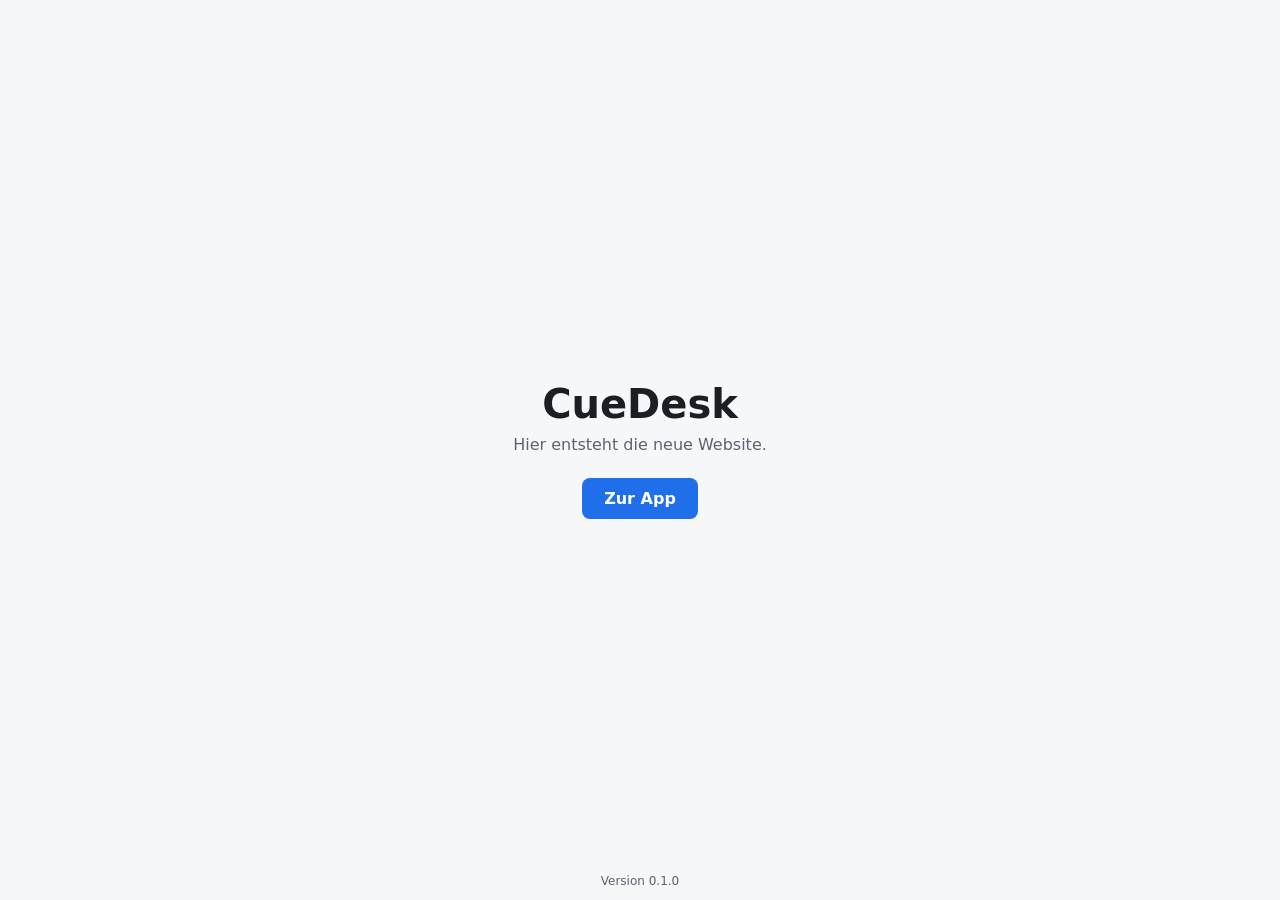
==== index.html @ 3e77efac "Platzhalter-Seite und eigene Domain www.cuedesk.de (0.1.0) Co-Authored-By: Claude Opus 5.5 <noreply@" ====
<!doctype html>
<html lang="de">
<head>
  <meta charset="utf-8">
  <meta name="viewport" content="width=device-width, initial-scale=1">
  <meta name="version" content="0.1.0">
  <title>CueDesk</title>
  <style>
    :root { --bg:#f6f7f9; --fg:#1b1f24; --muted:#5b6470; --accent:#1f6feb; }
    @media (prefers-color-scheme: dark) { :root { --bg:#0f1216; --fg:#e8eaed; --muted:#9aa3ad; --accent:#58a6ff; } }
    html,body { margin:0; height:100%; }
    body { background:var(--bg); color:var(--fg); font-family:system-ui,-apple-system,"Segoe UI",Roboto,sans-serif;
           display:flex; align-items:center; justify-content:center; text-align:center; padding:0 16px; }
    h1 { font-size:2.5rem; margin:0 0 .5rem; }
    p { color:var(--muted); margin:.25rem 0 1.5rem; }
    a.btn { display:inline-block; padding:.7rem 1.4rem; border-radius:8px; background:var(--accent); color:#fff; text-decoration:none; font-weight:600; }
    footer { position:fixed; bottom:12px; left:0; right:0; font-size:.75rem; color:var(--muted); }
  </style>
</head>
<body>
  <main>
    <h1>CueDesk</h1>
    <p>Hier entsteht die neue Website.</p>
    <a class="btn" href="https://app.cuedesk.de">Zur App</a>
  </main>
  <footer>Version 0.1.0</footer>
</body>
</html>
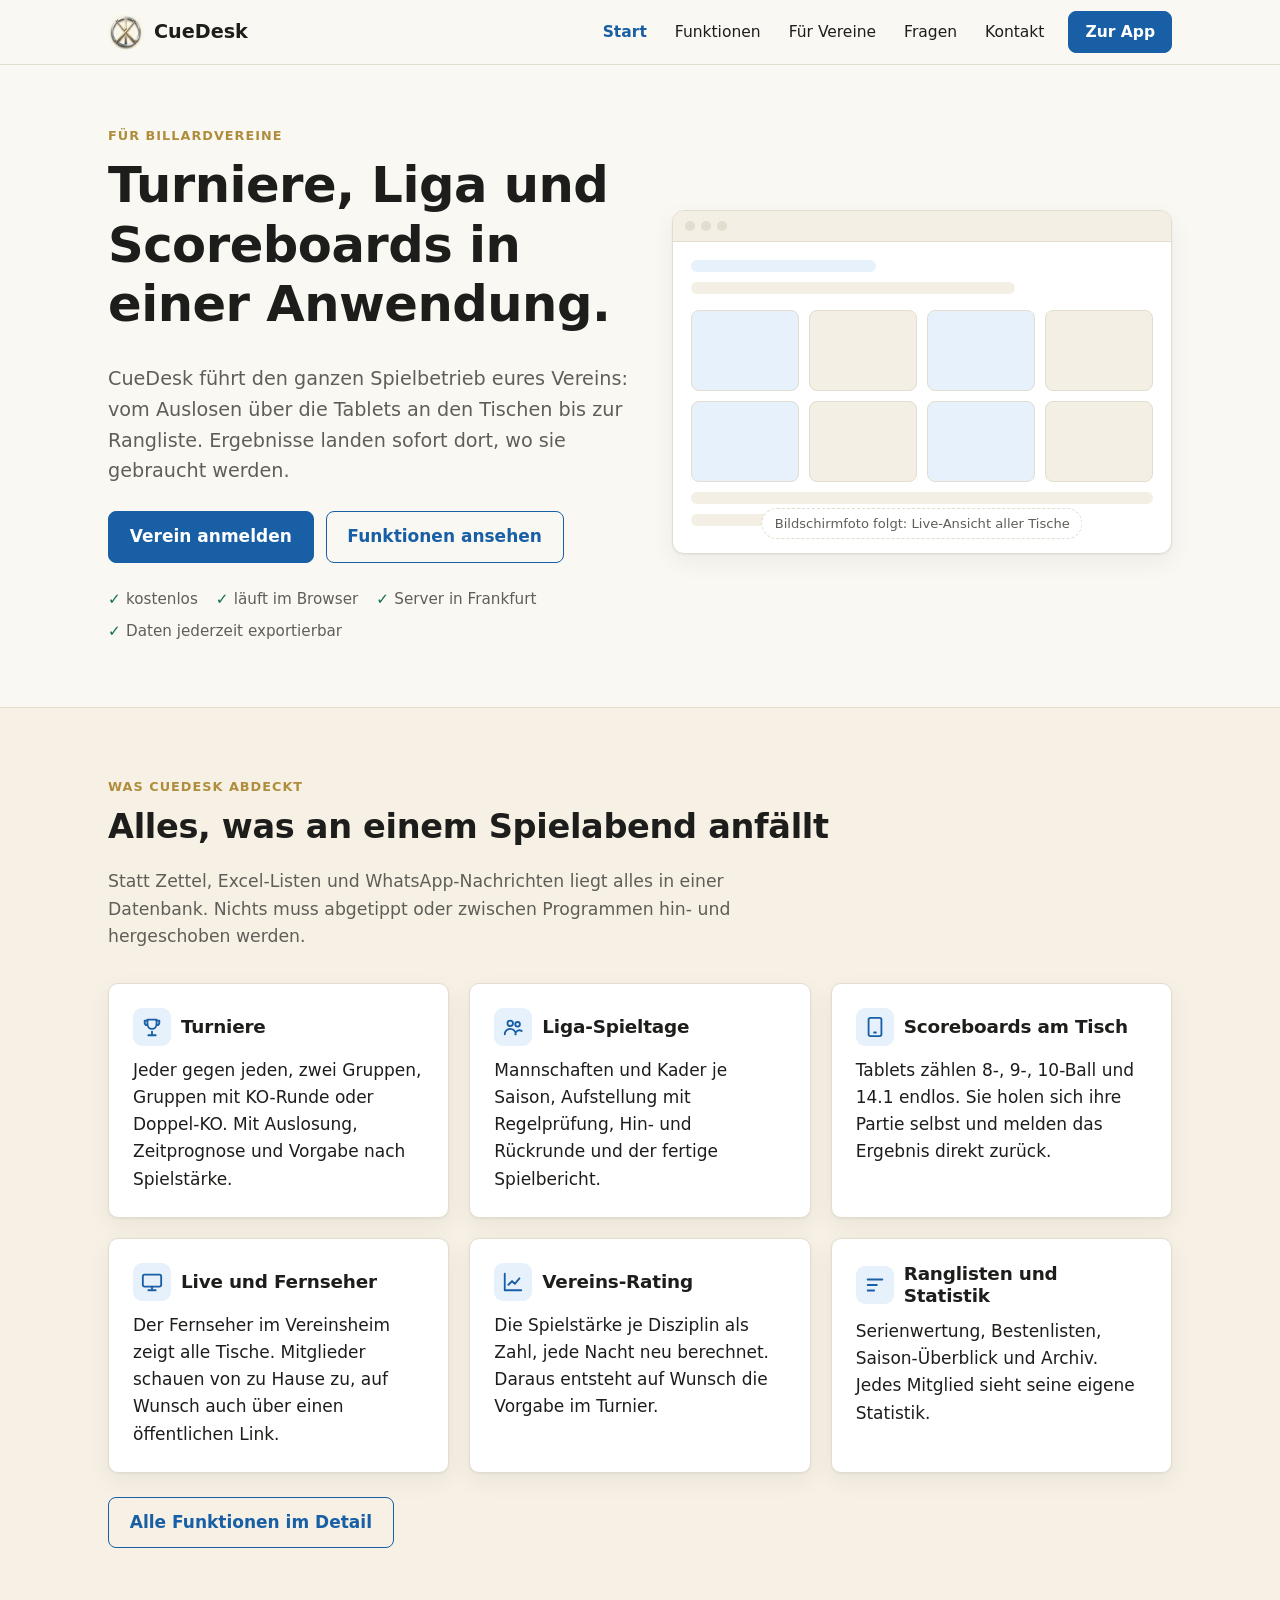
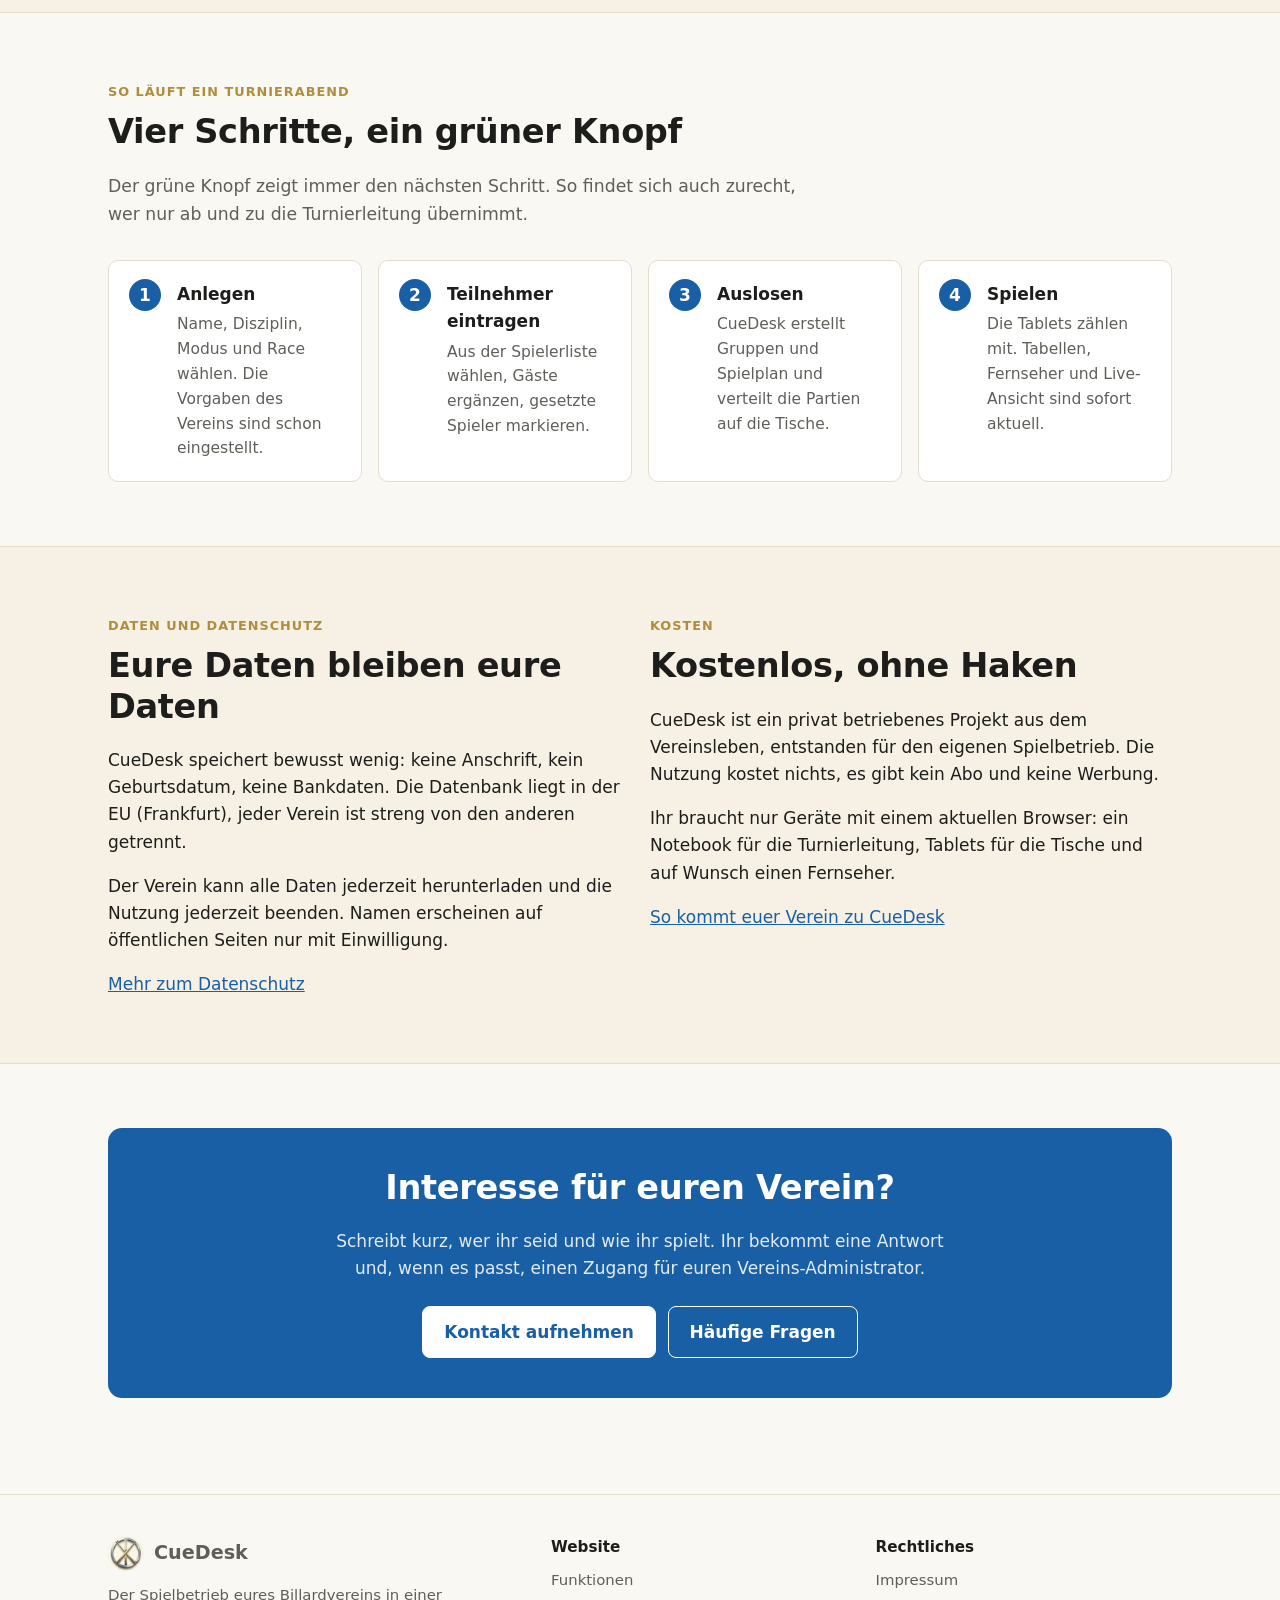
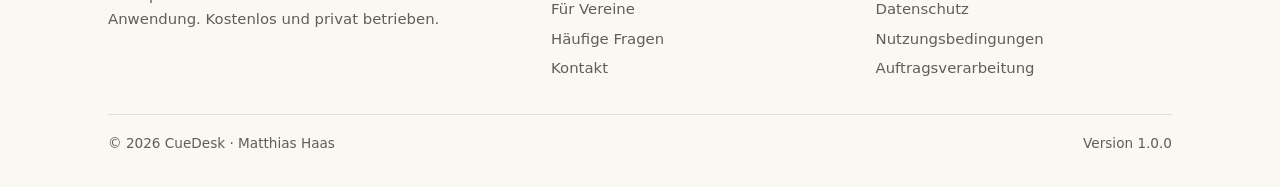
==== commit 54d20bdc: "Website 1.0.0: fünf Seiten für Billardvereine Start, Funktionen, Für Vereine, Häufige Fragen, Kontak" ====
--- a/index.html
+++ b/index.html
@@ -3,26 +3,181 @@
 <head>
   <meta charset="utf-8">
   <meta name="viewport" content="width=device-width, initial-scale=1">
-  <meta name="version" content="0.1.0">
-  <title>CueDesk</title>
-  <style>
-    :root { --bg:#f6f7f9; --fg:#1b1f24; --muted:#5b6470; --accent:#1f6feb; }
-    @media (prefers-color-scheme: dark) { :root { --bg:#0f1216; --fg:#e8eaed; --muted:#9aa3ad; --accent:#58a6ff; } }
-    html,body { margin:0; height:100%; }
-    body { background:var(--bg); color:var(--fg); font-family:system-ui,-apple-system,"Segoe UI",Roboto,sans-serif;
-           display:flex; align-items:center; justify-content:center; text-align:center; padding:0 16px; }
-    h1 { font-size:2.5rem; margin:0 0 .5rem; }
-    p { color:var(--muted); margin:.25rem 0 1.5rem; }
-    a.btn { display:inline-block; padding:.7rem 1.4rem; border-radius:8px; background:var(--accent); color:#fff; text-decoration:none; font-weight:600; }
-    footer { position:fixed; bottom:12px; left:0; right:0; font-size:.75rem; color:var(--muted); }
-  </style>
+  <title>CueDesk – Turniere, Liga und Scoreboards für Billardvereine</title>
+  <meta name="description" content="CueDesk führt den Spielbetrieb von Billardvereinen: Turniere, Liga-Spieltage, Scoreboards an den Tischen, Live-Anzeige, Vereins-Rating und Statistik. Kostenlos, im Browser.">
+  <meta property="og:title" content="CueDesk – Turniere, Liga und Scoreboards für Billardvereine">
+  <meta property="og:description" content="CueDesk führt den Spielbetrieb von Billardvereinen: Turniere, Liga-Spieltage, Scoreboards an den Tischen, Live-Anzeige, Vereins-Rating und Statistik. Kostenlos, im Browser.">
+  <meta property="og:image" content="https://www.cuedesk.de/bilder/icon-192.png">
+  <meta property="og:locale" content="de_DE">
+  <meta name="theme-color" content="#f6f1e4">
+  <link rel="icon" type="image/png" sizes="32x32" href="bilder/favicon-32.png">
+  <link rel="icon" type="image/png" sizes="48x48" href="bilder/favicon-48.png">
+  <link rel="apple-touch-icon" href="bilder/apple-touch-icon.png">
+  <link rel="stylesheet" href="assets/stil.css">
 </head>
 <body>
+  <header class="kopf">
+    <div class="huelle">
+      <a class="marke" href="index.html"><img src="bilder/icon-192.png" alt="" width="36" height="36">CueDesk</a>
+      <button class="menue-knopf" type="button" aria-expanded="false" aria-controls="navi">Menü</button>
+      <nav class="navi" id="navi" aria-label="Hauptmenü">
+        <a href="index.html">Start</a>
+        <a href="funktionen.html">Funktionen</a>
+        <a href="fuer-vereine.html">Für Vereine</a>
+        <a href="fragen.html">Fragen</a>
+        <a href="kontakt.html">Kontakt</a>
+        <a class="knopf" href="https://app.cuedesk.de">Zur App</a>
+      </nav>
+    </div>
+  </header>
+
   <main>
-    <h1>CueDesk</h1>
-    <p>Hier entsteht die neue Website.</p>
-    <a class="btn" href="https://app.cuedesk.de">Zur App</a>
+    <section class="buehne">
+      <div class="huelle">
+        <div>
+          <span class="dachzeile">Für Billardvereine</span>
+          <h1>Turniere, Liga und Scoreboards in einer Anwendung.</h1>
+          <p class="unterzeile">CueDesk führt den ganzen Spielbetrieb eures Vereins: vom Auslosen über die Tablets an den Tischen bis zur Rangliste. Ergebnisse landen sofort dort, wo sie gebraucht werden.</p>
+          <div class="knopfreihe">
+            <a class="knopf" href="kontakt.html">Verein anmelden</a>
+            <a class="knopf zweit" href="funktionen.html">Funktionen ansehen</a>
+          </div>
+          <ul class="merkmale-kurz">
+            <li>kostenlos</li>
+            <li>läuft im Browser</li>
+            <li>Server in Frankfurt</li>
+            <li>Daten jederzeit exportierbar</li>
+          </ul>
+        </div>
+        <div class="bildplatz" role="img" aria-label="Platzhalter für ein Bildschirmfoto der Turnierübersicht">
+          <div class="leiste"><i></i><i></i><i></i></div>
+          <div class="inhalt">
+            <div class="zeile kurz akzent"></div>
+            <div class="zeile mittel"></div>
+            <div class="kacheln"><b></b><b></b><b></b><b></b><b></b><b></b><b></b><b></b></div>
+            <div class="zeile"></div>
+            <div class="zeile mittel"></div>
+          </div>
+          <span class="hinweis">Bildschirmfoto folgt: Live-Ansicht aller Tische</span>
+        </div>
+      </div>
+    </section>
+
+    <section class="abschnitt getoent">
+      <div class="huelle">
+        <span class="dachzeile">Was CueDesk abdeckt</span>
+        <h2>Alles, was an einem Spielabend anfällt</h2>
+        <p class="einleitung">Statt Zettel, Excel-Listen und WhatsApp-Nachrichten liegt alles in einer Datenbank. Nichts muss abgetippt oder zwischen Programmen hin- und hergeschoben werden.</p>
+        <div class="raster drei">
+          <article class="karte">
+            <h3><span class="symbol"><svg viewBox="0 0 24 24" fill="none" stroke="currentColor" stroke-width="2" stroke-linecap="round" stroke-linejoin="round"><path d="M8 21h8M12 17v4M7 4h10v5a5 5 0 0 1-10 0V4z"/><path d="M17 5h3v2a3 3 0 0 1-3 3M7 5H4v2a3 3 0 0 0 3 3"/></svg></span>Turniere</h3>
+            <p>Jeder gegen jeden, zwei Gruppen, Gruppen mit KO-Runde oder Doppel-KO. Mit Auslosung, Zeitprognose und Vorgabe nach Spielstärke.</p>
+          </article>
+          <article class="karte">
+            <h3><span class="symbol"><svg viewBox="0 0 24 24" fill="none" stroke="currentColor" stroke-width="2" stroke-linecap="round" stroke-linejoin="round"><circle cx="9" cy="8" r="3"/><circle cx="17" cy="9" r="2.5"/><path d="M3 20a6 6 0 0 1 12 0M14.5 20a4.5 4.5 0 0 1 7-3.7"/></svg></span>Liga-Spieltage</h3>
+            <p>Mannschaften und Kader je Saison, Aufstellung mit Regelprüfung, Hin- und Rückrunde und der fertige Spielbericht.</p>
+          </article>
+          <article class="karte">
+            <h3><span class="symbol"><svg viewBox="0 0 24 24" fill="none" stroke="currentColor" stroke-width="2" stroke-linecap="round" stroke-linejoin="round"><rect x="5" y="2" width="14" height="20" rx="2"/><path d="M11 18h2"/></svg></span>Scoreboards am Tisch</h3>
+            <p>Tablets zählen 8-, 9-, 10-Ball und 14.1 endlos. Sie holen sich ihre Partie selbst und melden das Ergebnis direkt zurück.</p>
+          </article>
+          <article class="karte">
+            <h3><span class="symbol"><svg viewBox="0 0 24 24" fill="none" stroke="currentColor" stroke-width="2" stroke-linecap="round" stroke-linejoin="round"><rect x="2" y="4" width="20" height="13" rx="2"/><path d="M8 21h8M12 17v4"/></svg></span>Live und Fernseher</h3>
+            <p>Der Fernseher im Vereinsheim zeigt alle Tische. Mitglieder schauen von zu Hause zu, auf Wunsch auch über einen öffentlichen Link.</p>
+          </article>
+          <article class="karte">
+            <h3><span class="symbol"><svg viewBox="0 0 24 24" fill="none" stroke="currentColor" stroke-width="2" stroke-linecap="round" stroke-linejoin="round"><path d="M3 3v18h18"/><path d="M7 15l4-4 3 3 5-6"/></svg></span>Vereins-Rating</h3>
+            <p>Die Spielstärke je Disziplin als Zahl, jede Nacht neu berechnet. Daraus entsteht auf Wunsch die Vorgabe im Turnier.</p>
+          </article>
+          <article class="karte">
+            <h3><span class="symbol"><svg viewBox="0 0 24 24" fill="none" stroke="currentColor" stroke-width="2" stroke-linecap="round" stroke-linejoin="round"><path d="M4 6h16M4 12h10M4 18h7"/></svg></span>Ranglisten und Statistik</h3>
+            <p>Serienwertung, Bestenlisten, Saison-Überblick und Archiv. Jedes Mitglied sieht seine eigene Statistik.</p>
+          </article>
+        </div>
+        <div class="knopfreihe"><a class="knopf zweit" href="funktionen.html">Alle Funktionen im Detail</a></div>
+      </div>
+    </section>
+
+    <section class="abschnitt">
+      <div class="huelle">
+        <span class="dachzeile">So läuft ein Turnierabend</span>
+        <h2>Vier Schritte, ein grüner Knopf</h2>
+        <p class="einleitung">Der grüne Knopf zeigt immer den nächsten Schritt. So findet sich auch zurecht, wer nur ab und zu die Turnierleitung übernimmt.</p>
+        <ol class="schritte waagerecht">
+          <li><strong>Anlegen</strong><p>Name, Disziplin, Modus und Race wählen. Die Vorgaben des Vereins sind schon eingestellt.</p></li>
+          <li><strong>Teilnehmer eintragen</strong><p>Aus der Spielerliste wählen, Gäste ergänzen, gesetzte Spieler markieren.</p></li>
+          <li><strong>Auslosen</strong><p>CueDesk erstellt Gruppen und Spielplan und verteilt die Partien auf die Tische.</p></li>
+          <li><strong>Spielen</strong><p>Die Tablets zählen mit. Tabellen, Fernseher und Live-Ansicht sind sofort aktuell.</p></li>
+        </ol>
+      </div>
+    </section>
+
+    <section class="abschnitt getoent">
+      <div class="huelle">
+        <div class="raster zwei" style="margin-top:0">
+          <div>
+            <span class="dachzeile">Daten und Datenschutz</span>
+            <h2>Eure Daten bleiben eure Daten</h2>
+            <p>CueDesk speichert bewusst wenig: keine Anschrift, kein Geburtsdatum, keine Bankdaten. Die Datenbank liegt in der EU (Frankfurt), jeder Verein ist streng von den anderen getrennt.</p>
+            <p>Der Verein kann alle Daten jederzeit herunterladen und die Nutzung jederzeit beenden. Namen erscheinen auf öffentlichen Seiten nur mit Einwilligung.</p>
+            <a href="fuer-vereine.html#datenschutz">Mehr zum Datenschutz</a>
+          </div>
+          <div>
+            <span class="dachzeile">Kosten</span>
+            <h2>Kostenlos, ohne Haken</h2>
+            <p>CueDesk ist ein privat betriebenes Projekt aus dem Vereinsleben, entstanden für den eigenen Spielbetrieb. Die Nutzung kostet nichts, es gibt kein Abo und keine Werbung.</p>
+            <p>Ihr braucht nur Geräte mit einem aktuellen Browser: ein Notebook für die Turnierleitung, Tablets für die Tische und auf Wunsch einen Fernseher.</p>
+            <a href="fuer-vereine.html">So kommt euer Verein zu CueDesk</a>
+          </div>
+        </div>
+      </div>
+    </section>
+
+    <section class="abschnitt">
+      <div class="huelle">
+        <div class="aufruf">
+          <h2>Interesse für euren Verein?</h2>
+          <p>Schreibt kurz, wer ihr seid und wie ihr spielt. Ihr bekommt eine Antwort und, wenn es passt, einen Zugang für euren Vereins-Administrator.</p>
+          <div class="knopfreihe">
+            <a class="knopf" href="kontakt.html">Kontakt aufnehmen</a>
+            <a class="knopf zweit" href="fragen.html">Häufige Fragen</a>
+          </div>
+        </div>
+      </div>
+    </section>
   </main>
-  <footer>Version 0.1.0</footer>
+
+  <footer class="fuss">
+    <div class="huelle">
+      <div>
+        <a class="marke" href="index.html"><img src="bilder/icon-192.png" alt="" width="36" height="36">CueDesk</a>
+        <p style="margin-top:.8rem">Der Spielbetrieb eures Billardvereins in einer Anwendung. Kostenlos und privat betrieben.</p>
+      </div>
+      <div>
+        <h4>Website</h4>
+        <ul>
+          <li><a href="funktionen.html">Funktionen</a></li>
+          <li><a href="fuer-vereine.html">Für Vereine</a></li>
+          <li><a href="fragen.html">Häufige Fragen</a></li>
+          <li><a href="kontakt.html">Kontakt</a></li>
+        </ul>
+      </div>
+      <div>
+        <h4>Rechtliches</h4>
+        <ul>
+          <li><a href="https://app.cuedesk.de/impressum.html">Impressum</a></li>
+          <li><a href="https://app.cuedesk.de/datenschutz.html">Datenschutz</a></li>
+          <li><a href="https://app.cuedesk.de/nutzungsbedingungen.html">Nutzungsbedingungen</a></li>
+          <li><a href="https://app.cuedesk.de/auftragsverarbeitung.html">Auftragsverarbeitung</a></li>
+        </ul>
+      </div>
+      <div class="unten">
+        <span>© <span data-jahr>2026</span> CueDesk · Matthias Haas</span>
+        <span data-version>Version</span>
+      </div>
+    </div>
+  </footer>
+
+  <script src="assets/seite.js"></script>
 </body>
 </html>
--- a/assets/stil.css
+++ b/assets/stil.css
@@ -0,0 +1,260 @@
+/* CueDesk-Website – gemeinsame Gestaltung aller Seiten.
+   Farben angelehnt an die App (Akzent #185fa5) und das Logo (Creme). */
+
+:root {
+  --grund: #faf8f2;
+  --flaeche: #ffffff;
+  --flaeche-2: #f3efe4;
+  --creme: #f6f1e4;
+  --rand: #e2ddcf;
+  --text: #1d1d1b;
+  --text-leise: #5f5e58;
+  --akzent: #185fa5;
+  --akzent-dunkel: #124a82;
+  --akzent-hell: #e6f1fb;
+  --gold: #b08d3c;
+  --gut: #0f6e56;
+  --radius: 10px;
+  --breite: 1120px;
+  --schatten: 0 1px 2px rgba(29, 29, 27, .06), 0 8px 24px rgba(29, 29, 27, .06);
+}
+
+@media (prefers-color-scheme: dark) {
+  :root:not([data-theme="light"]) {
+    --grund: #14161a;
+    --flaeche: #1c1f24;
+    --flaeche-2: #23272d;
+    --creme: #1f2126;
+    --rand: #33373e;
+    --text: #ececea;
+    --text-leise: #a6a9ae;
+    --akzent: #6aa8e8;
+    --akzent-dunkel: #8dbdf0;
+    --akzent-hell: #1d2c3d;
+    --gold: #d2b46a;
+    --gut: #4cc39e;
+    --schatten: 0 1px 2px rgba(0, 0, 0, .3), 0 8px 24px rgba(0, 0, 0, .25);
+  }
+}
+
+* { box-sizing: border-box; }
+
+html { scroll-behavior: smooth; }
+
+body {
+  margin: 0;
+  background: var(--grund);
+  color: var(--text);
+  font-family: system-ui, -apple-system, "Segoe UI", Roboto, Arial, sans-serif;
+  font-size: 17px;
+  line-height: 1.6;
+  -webkit-text-size-adjust: 100%;
+}
+
+img { max-width: 100%; height: auto; display: block; }
+
+a { color: var(--akzent); }
+a:hover { color: var(--akzent-dunkel); }
+
+h1, h2, h3 { line-height: 1.2; margin: 0 0 .6em; letter-spacing: -.01em; }
+h1 { font-size: clamp(2rem, 5vw, 3.1rem); }
+h2 { font-size: clamp(1.5rem, 3.4vw, 2.1rem); }
+h3 { font-size: 1.15rem; }
+p { margin: 0 0 1em; }
+
+.huelle { max-width: var(--breite); margin: 0 auto; padding: 0 16px; }
+@media (min-width: 700px) { .huelle { padding: 0 28px; } }
+
+/* ---------- Kopf ---------- */
+
+.kopf {
+  position: sticky; top: 0; z-index: 10;
+  background: color-mix(in srgb, var(--grund) 88%, transparent);
+  backdrop-filter: blur(8px);
+  border-bottom: 1px solid var(--rand);
+}
+.kopf .huelle { display: flex; align-items: center; gap: 16px; min-height: 64px; }
+
+.marke { display: flex; align-items: center; gap: 10px; text-decoration: none; color: var(--text); font-weight: 700; font-size: 1.2rem; }
+.marke img { width: 36px; height: 36px; border-radius: 50%; }
+
+.navi { margin-left: auto; display: flex; align-items: center; gap: 4px; }
+.navi a { color: var(--text); text-decoration: none; padding: 8px 12px; border-radius: 8px; font-size: .97rem; }
+.navi a:hover { background: var(--flaeche-2); }
+.navi a[aria-current="page"] { color: var(--akzent); font-weight: 600; }
+.navi .knopf { margin-left: 8px; }
+
+.menue-knopf {
+  display: none; margin-left: auto;
+  background: none; border: 1px solid var(--rand); border-radius: 8px;
+  padding: 8px 12px; font: inherit; color: var(--text); cursor: pointer;
+}
+
+@media (max-width: 860px) {
+  .menue-knopf { display: block; }
+  .navi {
+    display: none; position: absolute; top: 64px; left: 0; right: 0;
+    flex-direction: column; align-items: stretch; gap: 0;
+    background: var(--grund); border-bottom: 1px solid var(--rand); padding: 8px 16px 16px;
+  }
+  .navi.offen { display: flex; }
+  .navi a { padding: 12px; }
+  .navi .knopf { margin: 8px 0 0; text-align: center; }
+}
+
+/* ---------- Knöpfe ---------- */
+
+.knopf {
+  display: inline-block; padding: .7rem 1.3rem; border-radius: 8px;
+  background: var(--akzent); color: #fff !important; text-decoration: none; font-weight: 600;
+  border: 1px solid var(--akzent); transition: background .15s;
+}
+.knopf:hover { background: var(--akzent-dunkel); border-color: var(--akzent-dunkel); }
+.knopf.zweit { background: transparent; color: var(--akzent) !important; }
+.knopf.zweit:hover { background: var(--akzent-hell); }
+.navi .knopf { padding: .5rem 1rem; }
+@media (prefers-color-scheme: dark) {
+  :root:not([data-theme="light"]) .knopf:not(.zweit) { color: #0d1620 !important; }
+}
+
+.knopfreihe { display: flex; flex-wrap: wrap; gap: 12px; margin-top: 1.5rem; }
+
+/* ---------- Abschnitte ---------- */
+
+.abschnitt { padding: 64px 0; }
+.abschnitt.getoent { background: var(--creme); border-top: 1px solid var(--rand); border-bottom: 1px solid var(--rand); }
+.abschnitt .einleitung { max-width: 720px; color: var(--text-leise); font-size: 1.08rem; }
+.dachzeile { display: inline-block; color: var(--gold); font-weight: 700; text-transform: uppercase; letter-spacing: .08em; font-size: .8rem; margin-bottom: .6rem; }
+
+/* Startbereich */
+.buehne { padding: 56px 0 64px; }
+.buehne .huelle { display: grid; gap: 40px; align-items: center; }
+@media (min-width: 900px) { .buehne .huelle { grid-template-columns: 1.05fr 1fr; } }
+.buehne .unterzeile { font-size: 1.2rem; color: var(--text-leise); max-width: 560px; }
+.merkmale-kurz { list-style: none; padding: 0; margin: 1.5rem 0 0; display: flex; flex-wrap: wrap; gap: 8px 18px; color: var(--text-leise); font-size: .95rem; }
+.merkmale-kurz li::before { content: "✓ "; color: var(--gut); font-weight: 700; }
+
+/* Seitenkopf der Unterseiten */
+.seitenkopf { padding: 48px 0 8px; }
+.seitenkopf p { max-width: 720px; color: var(--text-leise); font-size: 1.15rem; }
+
+/* ---------- Karten ---------- */
+
+.raster { display: grid; gap: 20px; margin-top: 32px; }
+@media (min-width: 640px) { .raster.zwei, .raster.drei { grid-template-columns: repeat(2, 1fr); } }
+@media (min-width: 960px) { .raster.drei { grid-template-columns: repeat(3, 1fr); } }
+
+.karte {
+  background: var(--flaeche); border: 1px solid var(--rand); border-radius: var(--radius);
+  padding: 24px; box-shadow: var(--schatten);
+}
+.karte h3 { display: flex; align-items: center; gap: 10px; }
+.karte p:last-child, .karte ul:last-child { margin-bottom: 0; }
+.karte ul { padding-left: 1.2em; margin: 0 0 1em; }
+.karte li { margin-bottom: .25em; }
+.symbol {
+  flex: none; width: 38px; height: 38px; border-radius: 9px; display: grid; place-items: center;
+  background: var(--akzent-hell); color: var(--akzent);
+}
+.symbol svg { width: 22px; height: 22px; }
+
+/* Funktionsblöcke mit Bild */
+.block { display: grid; gap: 32px; align-items: center; padding: 40px 0; border-top: 1px solid var(--rand); }
+.block:first-of-type { border-top: 0; }
+@media (min-width: 900px) {
+  .block { grid-template-columns: 1fr 1fr; gap: 56px; }
+  .block.gedreht .block-text { order: 2; }
+}
+.block ul { padding-left: 1.2em; }
+.block li { margin-bottom: .35em; }
+
+/* ---------- Bildplatzhalter (bis Bildschirmfotos da sind) ---------- */
+
+.bildplatz {
+  position: relative; border: 1px solid var(--rand); border-radius: 12px; overflow: hidden;
+  background: var(--flaeche); box-shadow: var(--schatten);
+}
+.bildplatz .leiste { display: flex; gap: 6px; padding: 10px 12px; background: var(--flaeche-2); border-bottom: 1px solid var(--rand); }
+.bildplatz .leiste i { width: 10px; height: 10px; border-radius: 50%; background: var(--rand); }
+.bildplatz .inhalt { aspect-ratio: 16 / 10; padding: 18px; display: grid; gap: 10px; align-content: start; }
+.bildplatz .zeile { height: 12px; border-radius: 6px; background: var(--flaeche-2); }
+.bildplatz .zeile.kurz { width: 40%; }
+.bildplatz .zeile.mittel { width: 70%; }
+.bildplatz .zeile.akzent { background: var(--akzent-hell); }
+.bildplatz .kacheln { display: grid; grid-template-columns: repeat(4, 1fr); gap: 10px; margin-top: 6px; }
+.bildplatz .kacheln b { aspect-ratio: 4 / 3; border-radius: 8px; background: var(--flaeche-2); border: 1px solid var(--rand); }
+.bildplatz .kacheln b:nth-child(odd) { background: var(--akzent-hell); }
+.bildplatz .hinweis {
+  position: absolute; left: 50%; bottom: 14px; transform: translateX(-50%);
+  background: var(--flaeche); border: 1px dashed var(--rand); color: var(--text-leise);
+  font-size: .82rem; padding: 4px 12px; border-radius: 999px; white-space: nowrap;
+}
+.bildplatz.tafel .inhalt { grid-template-columns: 1fr auto 1fr; align-items: center; text-align: center; align-content: center; }
+.bildplatz.tafel .stand { font-size: clamp(2.4rem, 7vw, 4rem); font-weight: 800; color: var(--akzent); font-variant-numeric: tabular-nums; }
+.bildplatz.tafel .name { color: var(--text-leise); font-size: .9rem; }
+.bildplatz.tafel .trenner { color: var(--rand); font-size: 2rem; }
+
+/* ---------- Schritte ---------- */
+
+.schritte { counter-reset: schritt; list-style: none; padding: 0; margin: 32px 0 0; display: grid; gap: 16px; }
+@media (min-width: 900px) { .schritte.waagerecht { grid-template-columns: repeat(4, 1fr); } }
+.schritte li {
+  counter-increment: schritt; position: relative; padding: 20px 20px 20px 68px;
+  background: var(--flaeche); border: 1px solid var(--rand); border-radius: var(--radius);
+}
+.schritte li::before {
+  content: counter(schritt); position: absolute; left: 20px; top: 18px;
+  width: 32px; height: 32px; border-radius: 50%; display: grid; place-items: center;
+  background: var(--akzent); color: #fff; font-weight: 700;
+}
+@media (prefers-color-scheme: dark) {
+  :root:not([data-theme="light"]) .schritte li::before { color: #0d1620; }
+}
+.schritte li strong { display: block; margin-bottom: 4px; }
+.schritte li p { margin: 0; color: var(--text-leise); font-size: .97rem; }
+
+/* ---------- Fragen ---------- */
+
+.fragen { max-width: 820px; margin-top: 24px; }
+.fragen h2 { margin-top: 2rem; font-size: 1.35rem; }
+.fragen details { background: var(--flaeche); border: 1px solid var(--rand); border-radius: var(--radius); margin-bottom: 10px; }
+.fragen summary { cursor: pointer; padding: 16px 20px; font-weight: 600; list-style: none; display: flex; justify-content: space-between; gap: 16px; }
+.fragen summary::-webkit-details-marker { display: none; }
+.fragen summary::after { content: "+"; color: var(--akzent); font-size: 1.3rem; line-height: 1; }
+.fragen details[open] summary::after { content: "–"; }
+.fragen details > div { padding: 0 20px 16px; color: var(--text-leise); }
+.fragen details > div p:last-child { margin: 0; }
+
+/* ---------- Hinweiskasten / Aufruf ---------- */
+
+.aufruf {
+  background: var(--akzent); color: #fff; border-radius: 14px; padding: 40px 28px; text-align: center;
+}
+.aufruf h2 { color: #fff; }
+.aufruf p { color: rgba(255, 255, 255, .88); max-width: 620px; margin: 0 auto 1.4rem; }
+.aufruf .knopf { background: #fff; color: var(--akzent) !important; border-color: #fff; }
+.aufruf .knopf:hover { background: var(--akzent-hell); }
+.aufruf .knopf.zweit { background: transparent; color: #fff !important; }
+.aufruf .knopfreihe { justify-content: center; }
+@media (prefers-color-scheme: dark) {
+  :root:not([data-theme="light"]) .aufruf { background: var(--akzent-hell); border: 1px solid var(--rand); }
+  :root:not([data-theme="light"]) .aufruf h2 { color: var(--text); }
+  :root:not([data-theme="light"]) .aufruf p { color: var(--text-leise); }
+  :root:not([data-theme="light"]) .aufruf .knopf { background: var(--akzent); color: #0d1620 !important; border-color: var(--akzent); }
+  :root:not([data-theme="light"]) .aufruf .knopf.zweit { background: transparent; color: var(--akzent) !important; }
+}
+
+.kasten { background: var(--flaeche-2); border-left: 4px solid var(--gold); border-radius: 6px; padding: 16px 20px; margin: 24px 0; }
+.kasten p:last-child { margin: 0; }
+
+/* ---------- Fuß ---------- */
+
+.fuss { border-top: 1px solid var(--rand); padding: 40px 0 32px; margin-top: 32px; color: var(--text-leise); font-size: .93rem; }
+.fuss .huelle { display: grid; gap: 28px; }
+@media (min-width: 760px) { .fuss .huelle { grid-template-columns: 1.4fr 1fr 1fr; } }
+.fuss h4 { margin: 0 0 .6rem; color: var(--text); font-size: .95rem; }
+.fuss ul { list-style: none; padding: 0; margin: 0; }
+.fuss li { margin-bottom: .35rem; }
+.fuss a { color: var(--text-leise); text-decoration: none; }
+.fuss a:hover { color: var(--akzent); text-decoration: underline; }
+.fuss .unten { grid-column: 1 / -1; border-top: 1px solid var(--rand); padding-top: 18px; font-size: .85rem; display: flex; flex-wrap: wrap; justify-content: space-between; gap: 8px; }
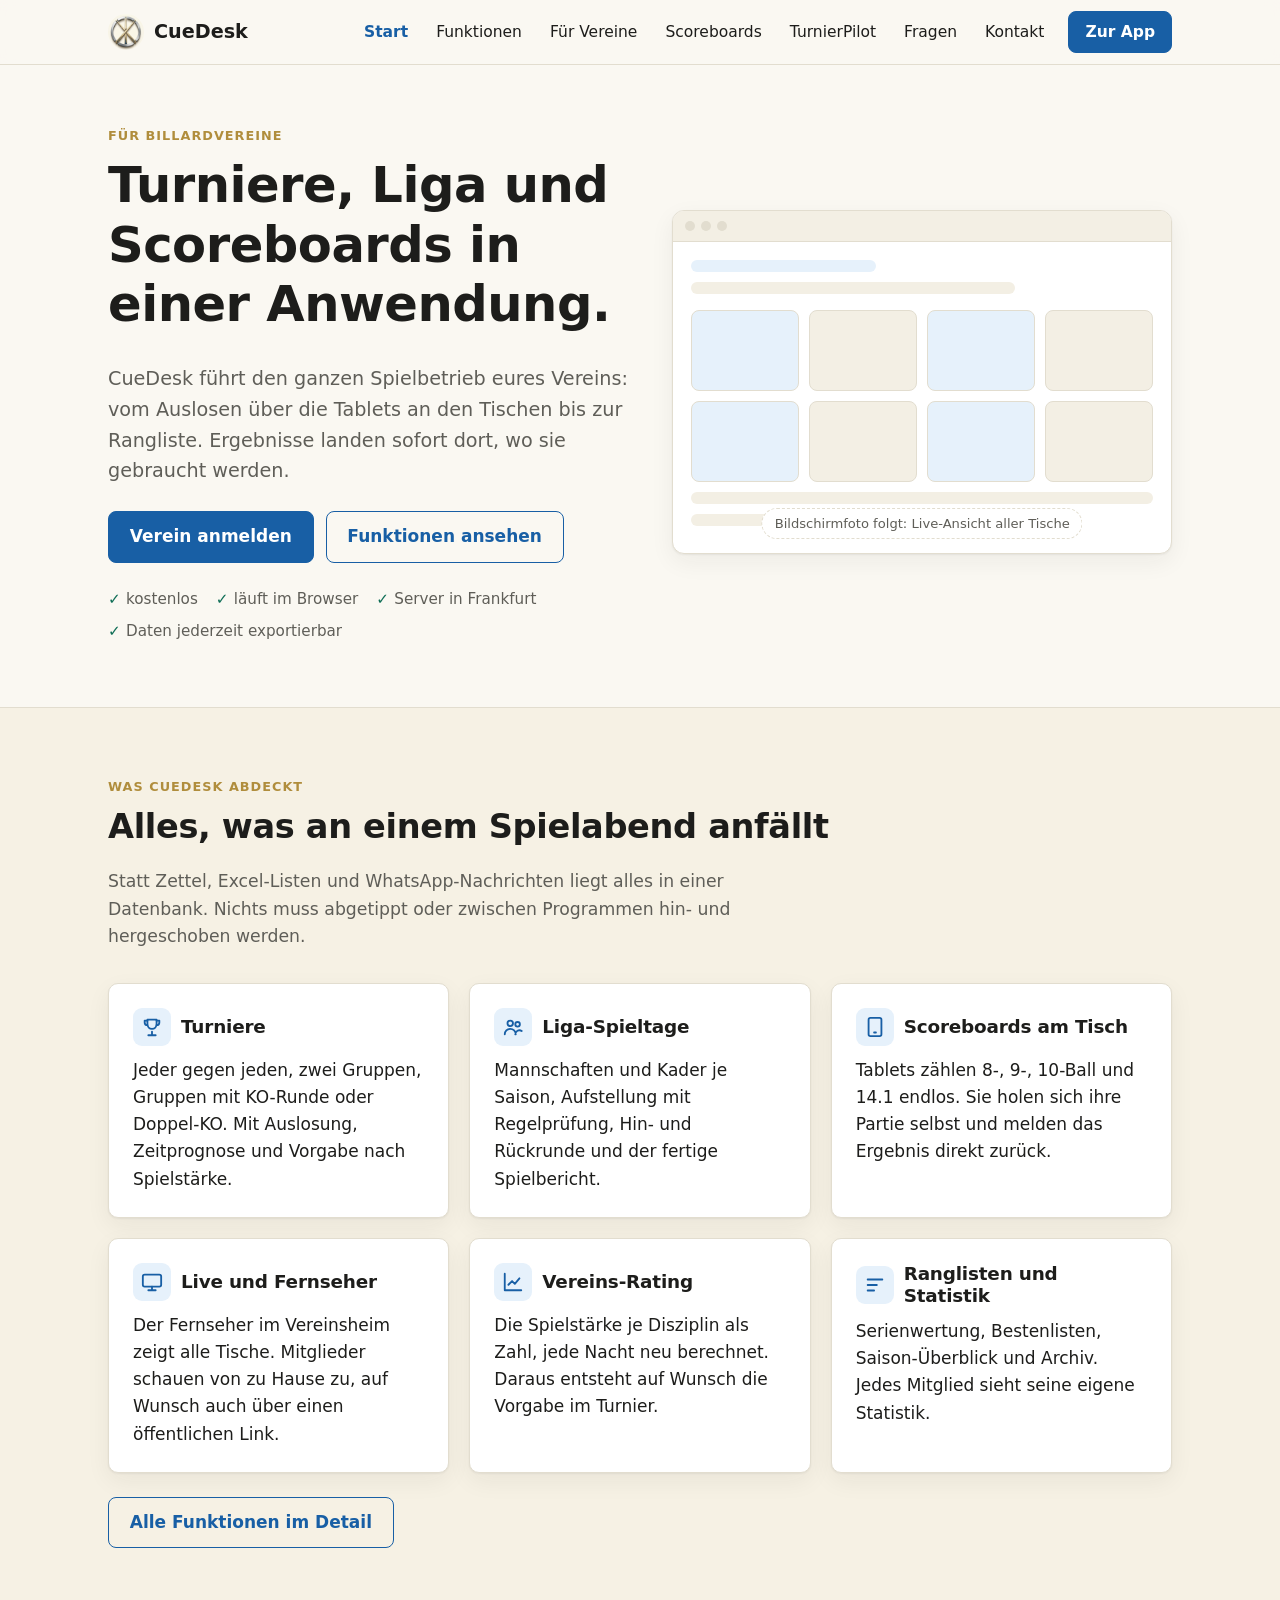
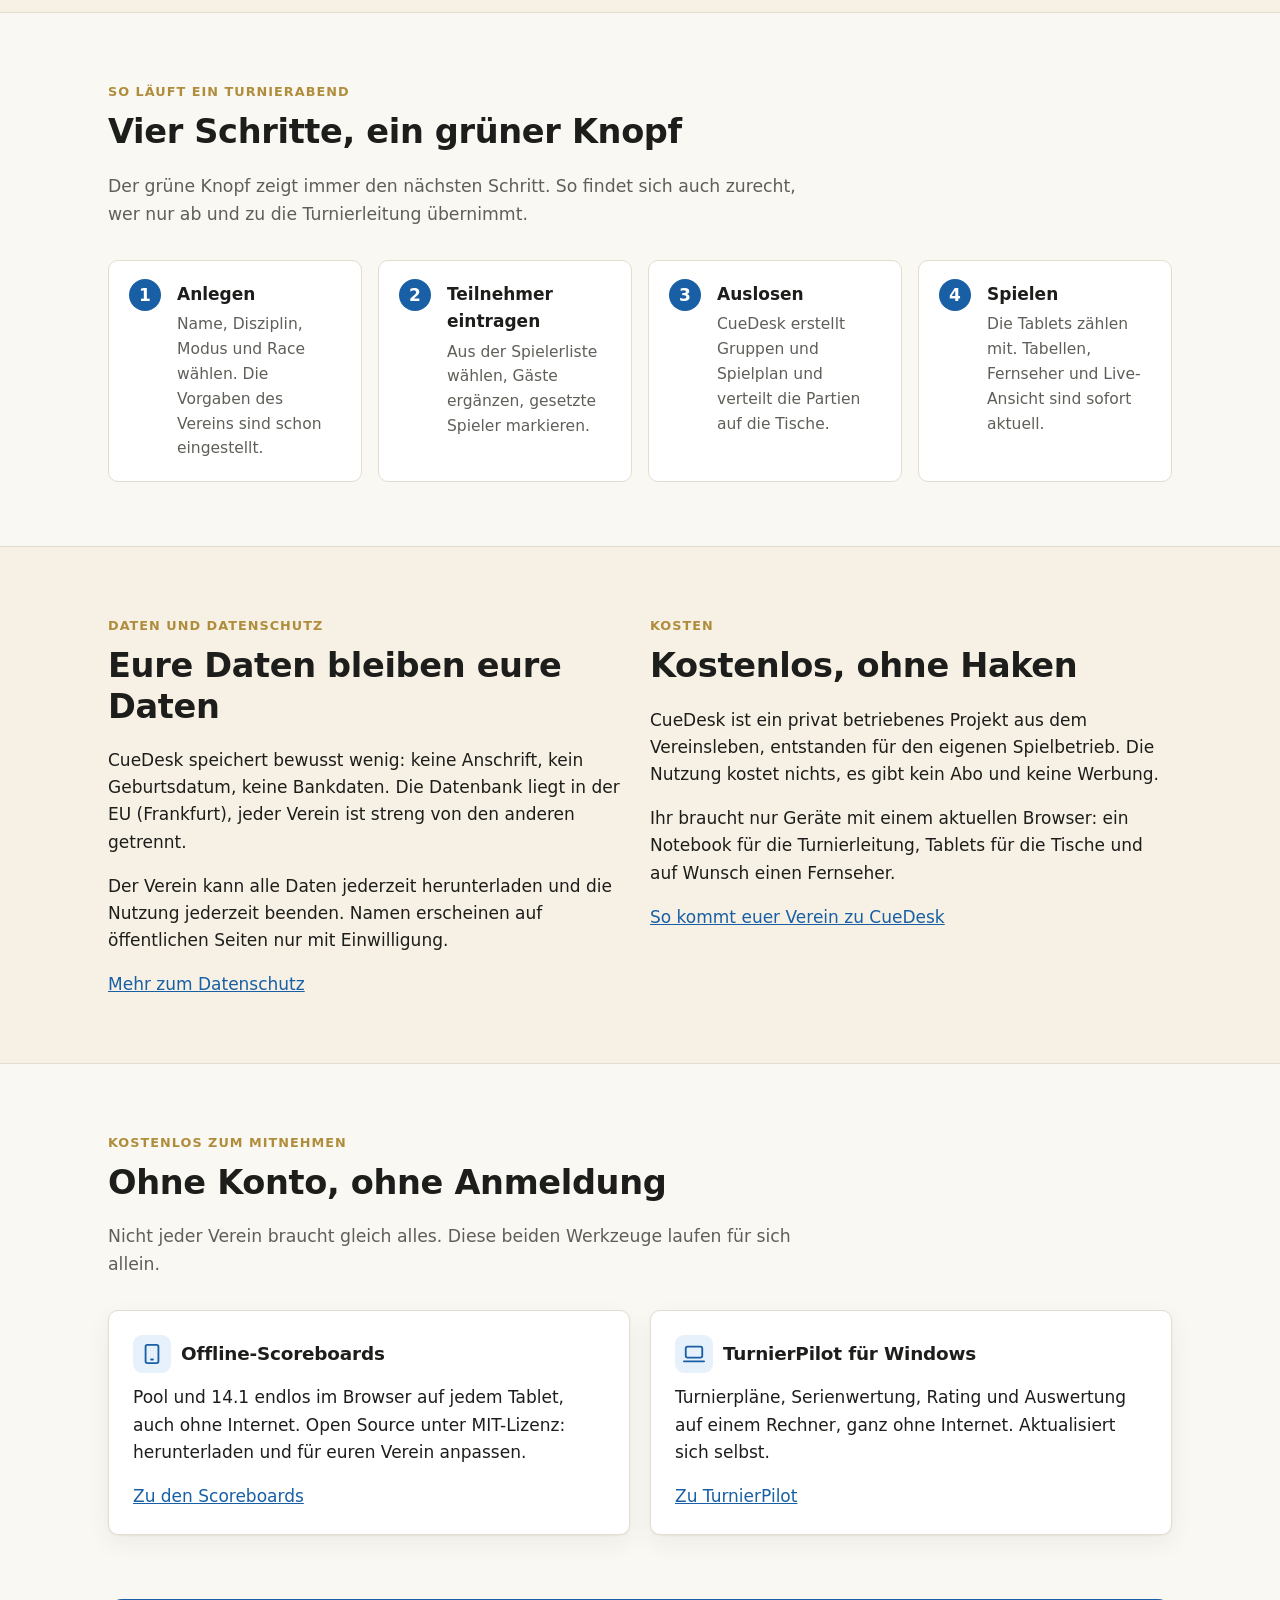
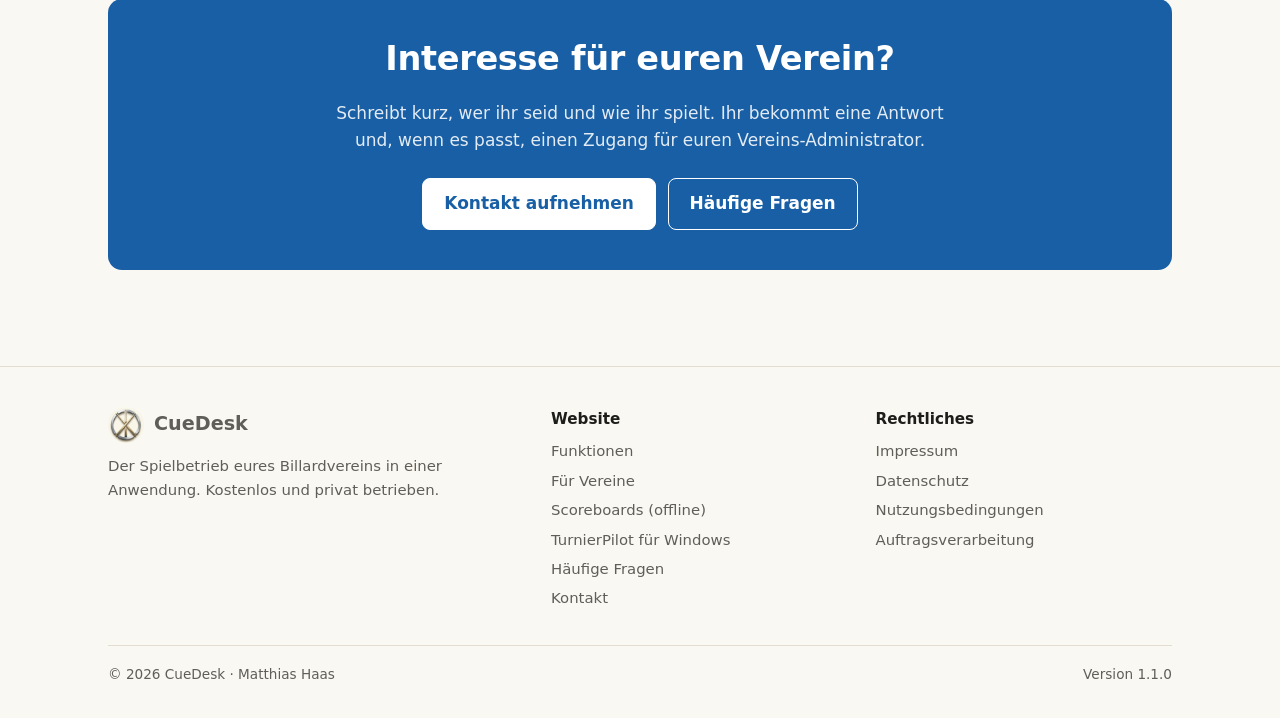
==== commit e371dde4: "Website 1.1.0: Seiten Scoreboards und TurnierPilot Offline-Scoreboards mit ZIP-Download (MIT), Turni" ====
--- a/index.html
+++ b/index.html
@@ -24,6 +24,8 @@
         <a href="index.html">Start</a>
         <a href="funktionen.html">Funktionen</a>
         <a href="fuer-vereine.html">Für Vereine</a>
+        <a href="scoreboards.html">Scoreboards</a>
+        <a href="turnierpilot.html">TurnierPilot</a>
         <a href="fragen.html">Fragen</a>
         <a href="kontakt.html">Kontakt</a>
         <a class="knopf" href="https://app.cuedesk.de">Zur App</a>
@@ -135,6 +137,26 @@
 
     <section class="abschnitt">
       <div class="huelle">
+        <span class="dachzeile">Kostenlos zum Mitnehmen</span>
+        <h2>Ohne Konto, ohne Anmeldung</h2>
+        <p class="einleitung">Nicht jeder Verein braucht gleich alles. Diese beiden Werkzeuge laufen für sich allein.</p>
+        <div class="raster zwei">
+          <article class="karte">
+            <h3><span class="symbol"><svg viewBox="0 0 24 24" fill="none" stroke="currentColor" stroke-width="2" stroke-linecap="round" stroke-linejoin="round"><rect x="5" y="2" width="14" height="20" rx="2"/><path d="M11 18h2"/></svg></span>Offline-Scoreboards</h3>
+            <p>Pool und 14.1 endlos im Browser auf jedem Tablet, auch ohne Internet. Open Source unter MIT-Lizenz: herunterladen und für euren Verein anpassen.</p>
+            <a href="scoreboards.html">Zu den Scoreboards</a>
+          </article>
+          <article class="karte">
+            <h3><span class="symbol"><svg viewBox="0 0 24 24" fill="none" stroke="currentColor" stroke-width="2" stroke-linecap="round" stroke-linejoin="round"><rect x="3" y="4" width="18" height="12" rx="2"/><path d="M1 20h22"/></svg></span>TurnierPilot für Windows</h3>
+            <p>Turnierpläne, Serienwertung, Rating und Auswertung auf einem Rechner, ganz ohne Internet. Aktualisiert sich selbst.</p>
+            <a href="turnierpilot.html">Zu TurnierPilot</a>
+          </article>
+        </div>
+      </div>
+    </section>
+
+    <section class="abschnitt" style="padding-top:0">
+      <div class="huelle">
         <div class="aufruf">
           <h2>Interesse für euren Verein?</h2>
           <p>Schreibt kurz, wer ihr seid und wie ihr spielt. Ihr bekommt eine Antwort und, wenn es passt, einen Zugang für euren Vereins-Administrator.</p>
@@ -158,6 +180,8 @@
         <ul>
           <li><a href="funktionen.html">Funktionen</a></li>
           <li><a href="fuer-vereine.html">Für Vereine</a></li>
+          <li><a href="scoreboards.html">Scoreboards (offline)</a></li>
+          <li><a href="turnierpilot.html">TurnierPilot für Windows</a></li>
           <li><a href="fragen.html">Häufige Fragen</a></li>
           <li><a href="kontakt.html">Kontakt</a></li>
         </ul>
--- a/assets/stil.css
+++ b/assets/stil.css
@@ -90,7 +90,7 @@
   padding: 8px 12px; font: inherit; color: var(--text); cursor: pointer;
 }
 
-@media (max-width: 860px) {
+@media (max-width: 1060px) {
   .menue-knopf { display: block; }
   .navi {
     display: none; position: absolute; top: 64px; left: 0; right: 0;
@@ -258,3 +258,11 @@
 .fuss a { color: var(--text-leise); text-decoration: none; }
 .fuss a:hover { color: var(--akzent); text-decoration: underline; }
 .fuss .unten { grid-column: 1 / -1; border-top: 1px solid var(--rand); padding-top: 18px; font-size: .85rem; display: flex; flex-wrap: wrap; justify-content: space-between; gap: 8px; }
+
+/* Echte Bildschirmfotos */
+.bildschirm img { border: 1px solid var(--rand); border-radius: 12px; box-shadow: var(--schatten); background: #fff; }
+
+code { font-family: ui-monospace, Consolas, monospace; font-size: .9em; background: var(--flaeche-2); padding: .1em .35em; border-radius: 4px; }
+
+/* Sprungziele nicht unter dem festen Kopf verstecken */
+[id] { scroll-margin-top: 80px; }
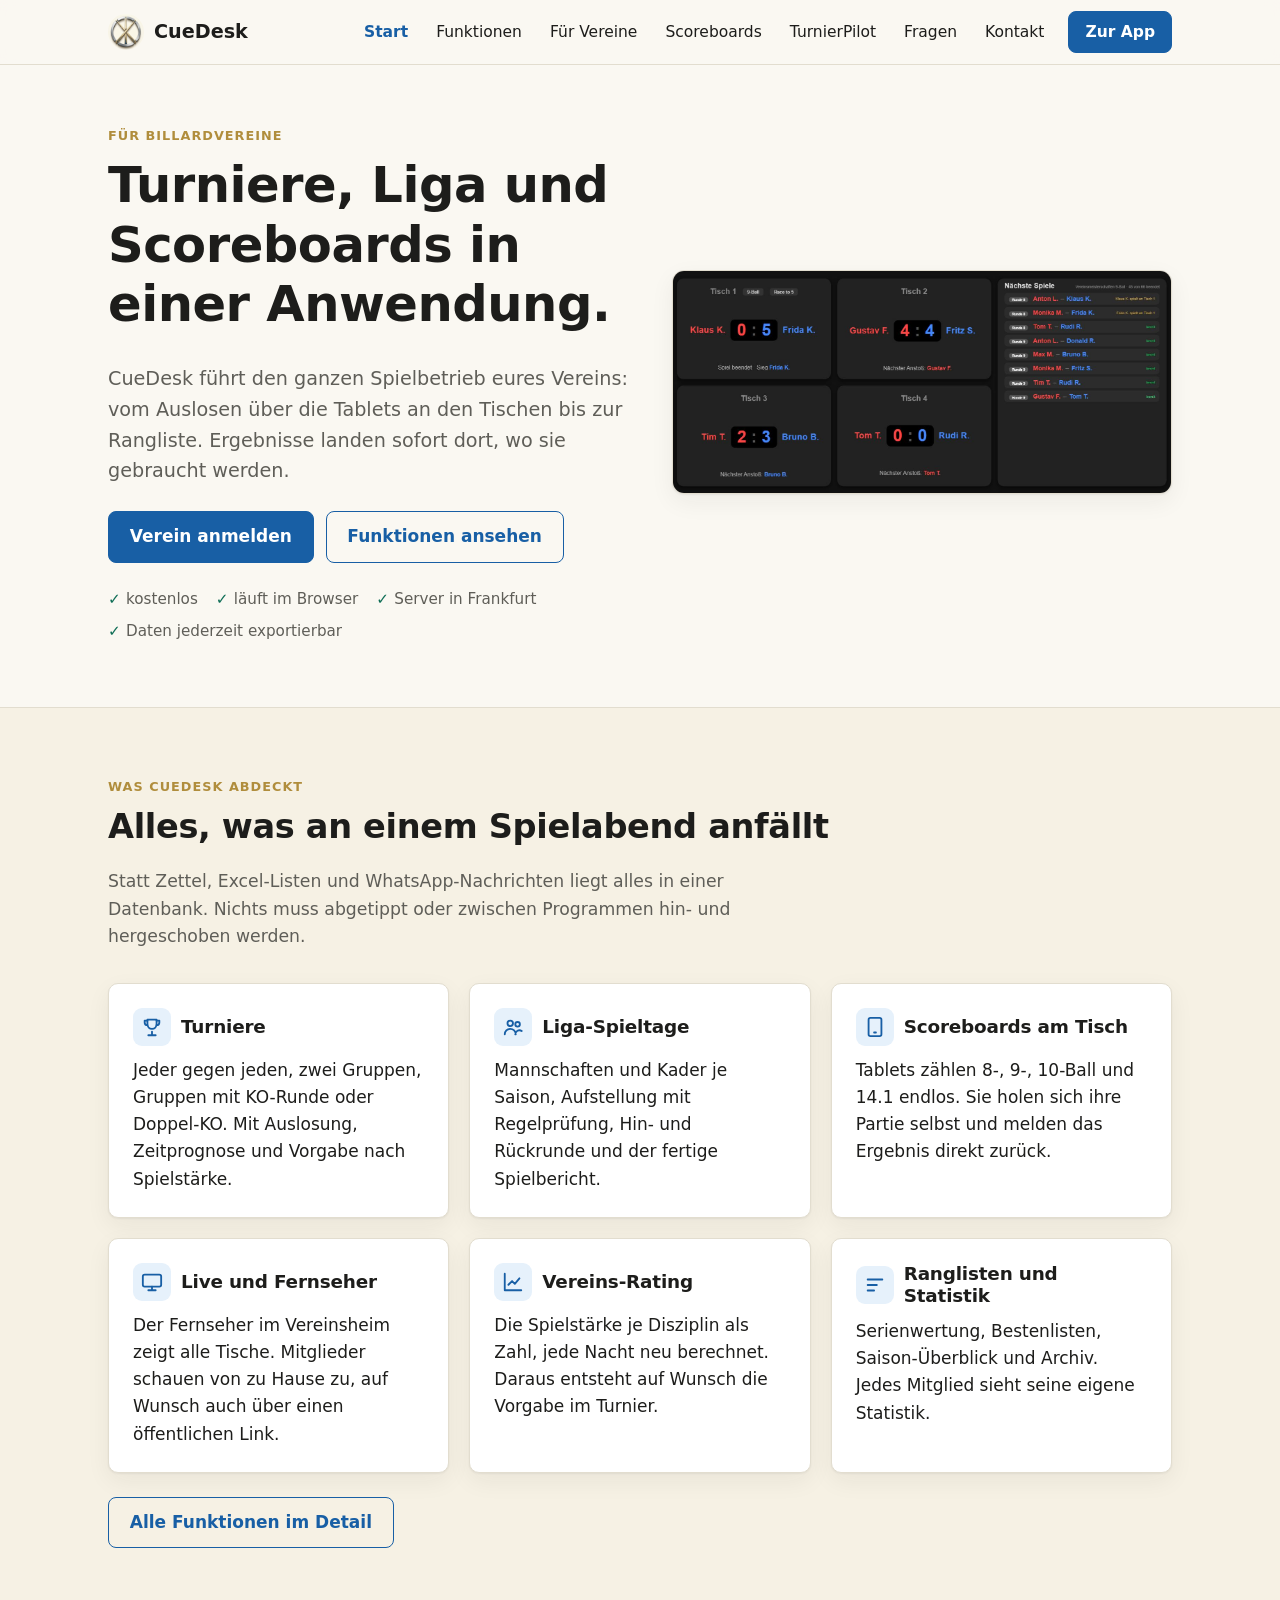
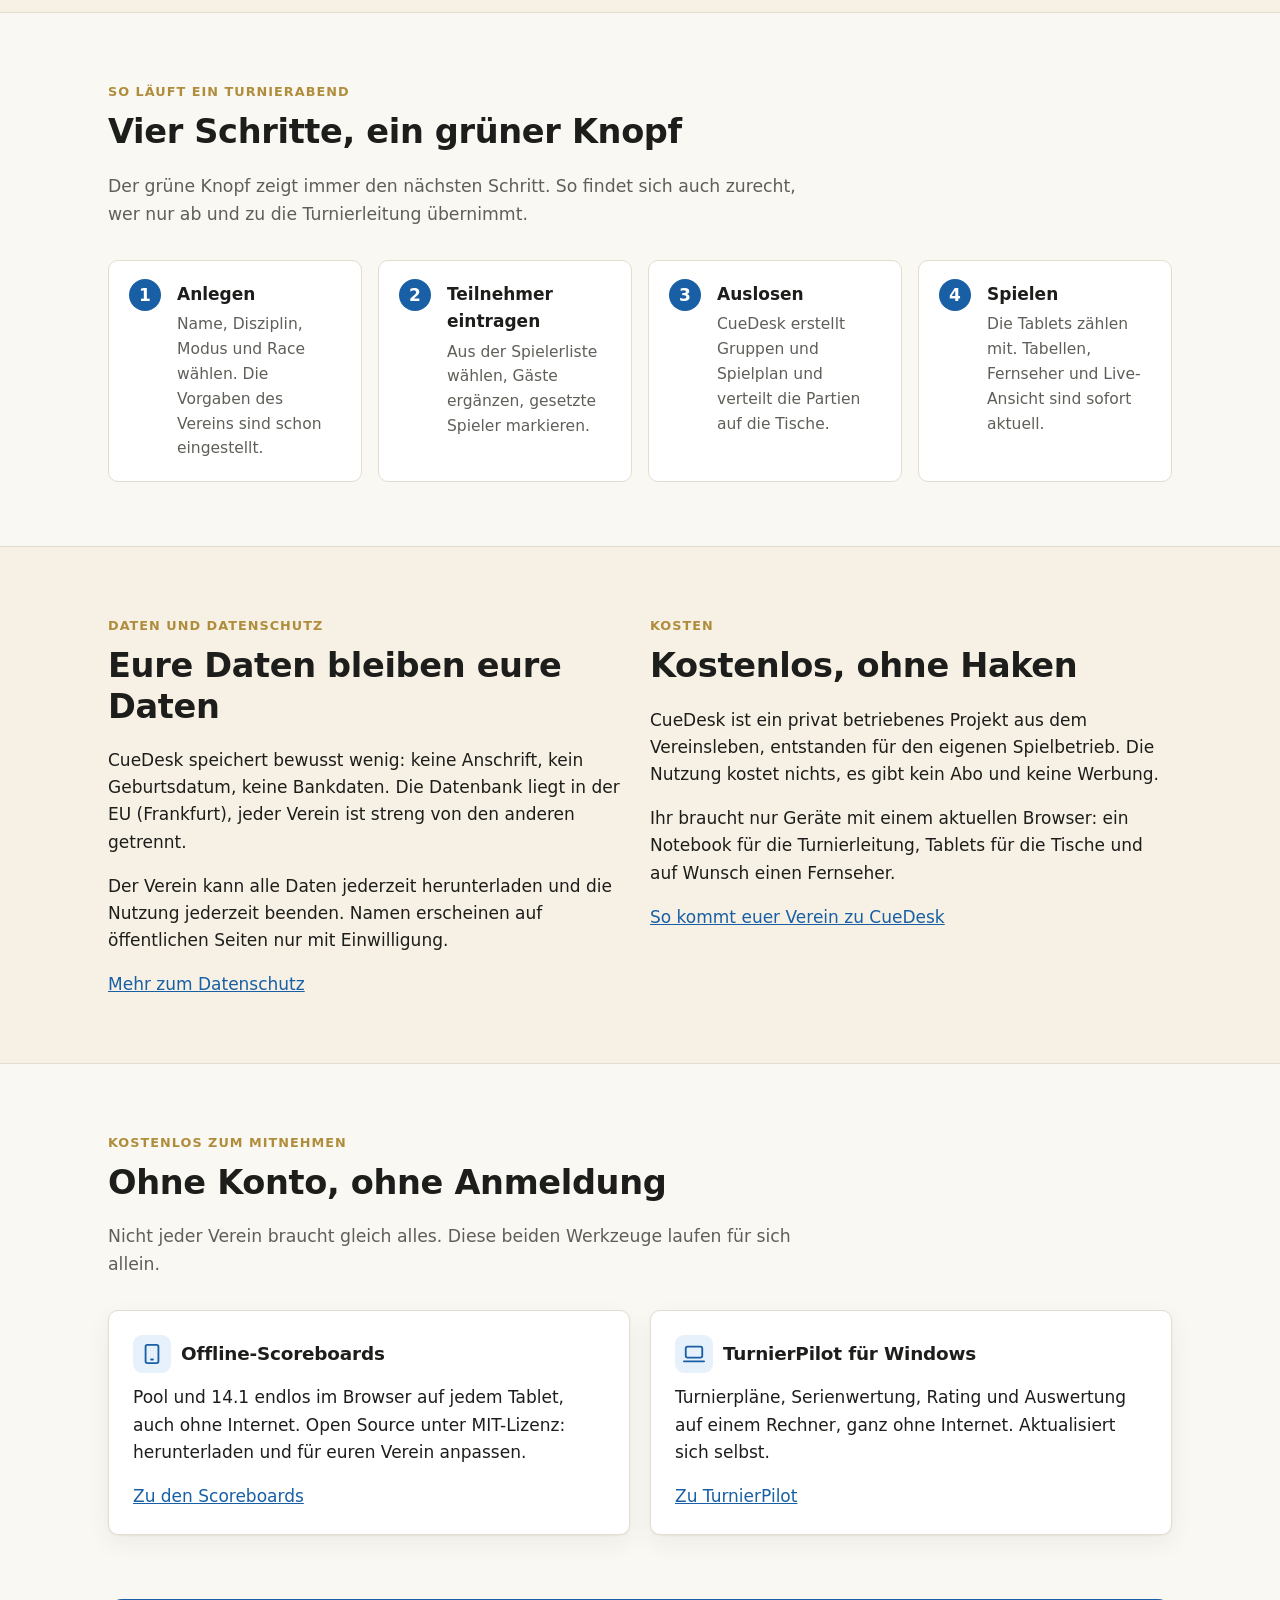
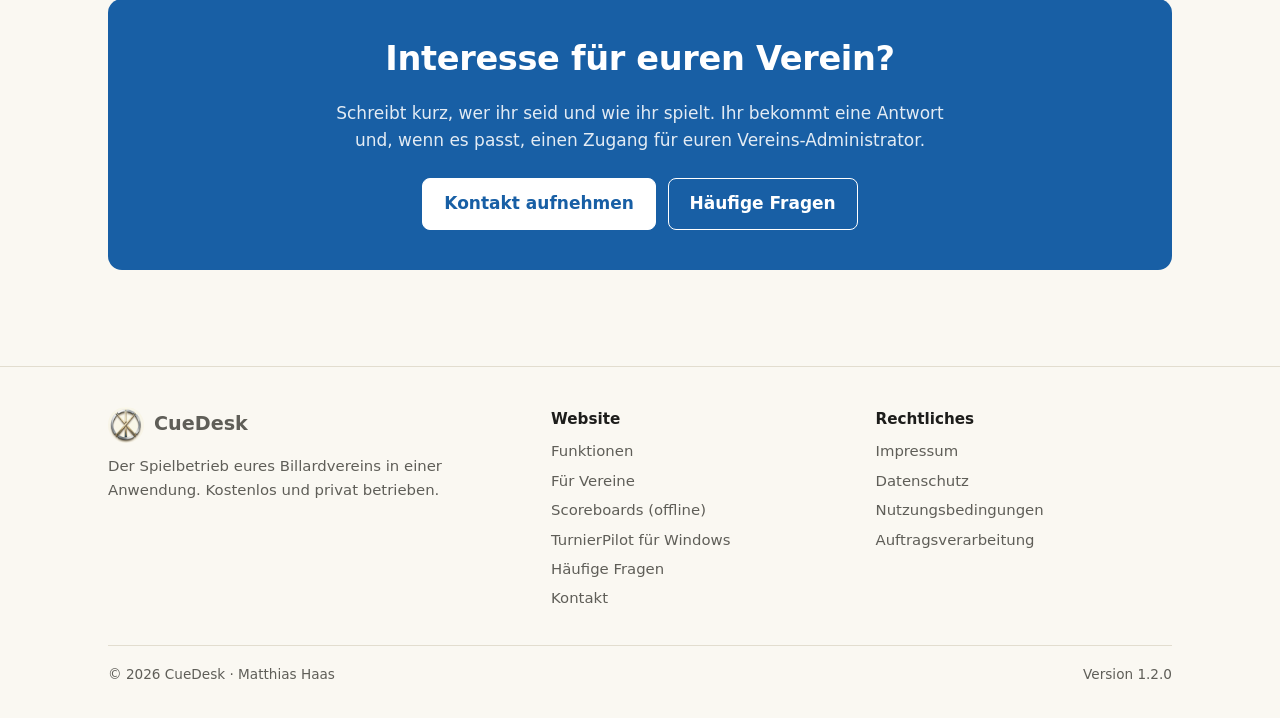
==== commit 0e4cae08: "Echte Bildschirmfotos statt Platzhaltern (1.2.0) Co-Authored-By: Claude Opus 5.5 <noreply@anthropic." ====
--- a/index.html
+++ b/index.html
@@ -51,17 +51,7 @@
             <li>Daten jederzeit exportierbar</li>
           </ul>
         </div>
-        <div class="bildplatz" role="img" aria-label="Platzhalter für ein Bildschirmfoto der Turnierübersicht">
-          <div class="leiste"><i></i><i></i><i></i></div>
-          <div class="inhalt">
-            <div class="zeile kurz akzent"></div>
-            <div class="zeile mittel"></div>
-            <div class="kacheln"><b></b><b></b><b></b><b></b><b></b><b></b><b></b><b></b></div>
-            <div class="zeile"></div>
-            <div class="zeile mittel"></div>
-          </div>
-          <span class="hinweis">Bildschirmfoto folgt: Live-Ansicht aller Tische</span>
-        </div>
+        <figure class="bildschirm" style="margin:0"><img src="bilder/cuedesk/live-tische.jpg" width="1432" height="639" alt="Live-Ansicht aller Tische in CueDesk: vier Tische mit Spielstand und die Liste der nächsten Spiele"></figure>
       </div>
     </section>
 
--- a/assets/stil.css
+++ b/assets/stil.css
@@ -261,6 +261,7 @@
 
 /* Echte Bildschirmfotos */
 .bildschirm img { border: 1px solid var(--rand); border-radius: 12px; box-shadow: var(--schatten); background: #fff; }
+.bildschirm figcaption { margin-top: .6rem; color: var(--text-leise); font-size: .9rem; text-align: center; }
 
 code { font-family: ui-monospace, Consolas, monospace; font-size: .9em; background: var(--flaeche-2); padding: .1em .35em; border-radius: 4px; }
 
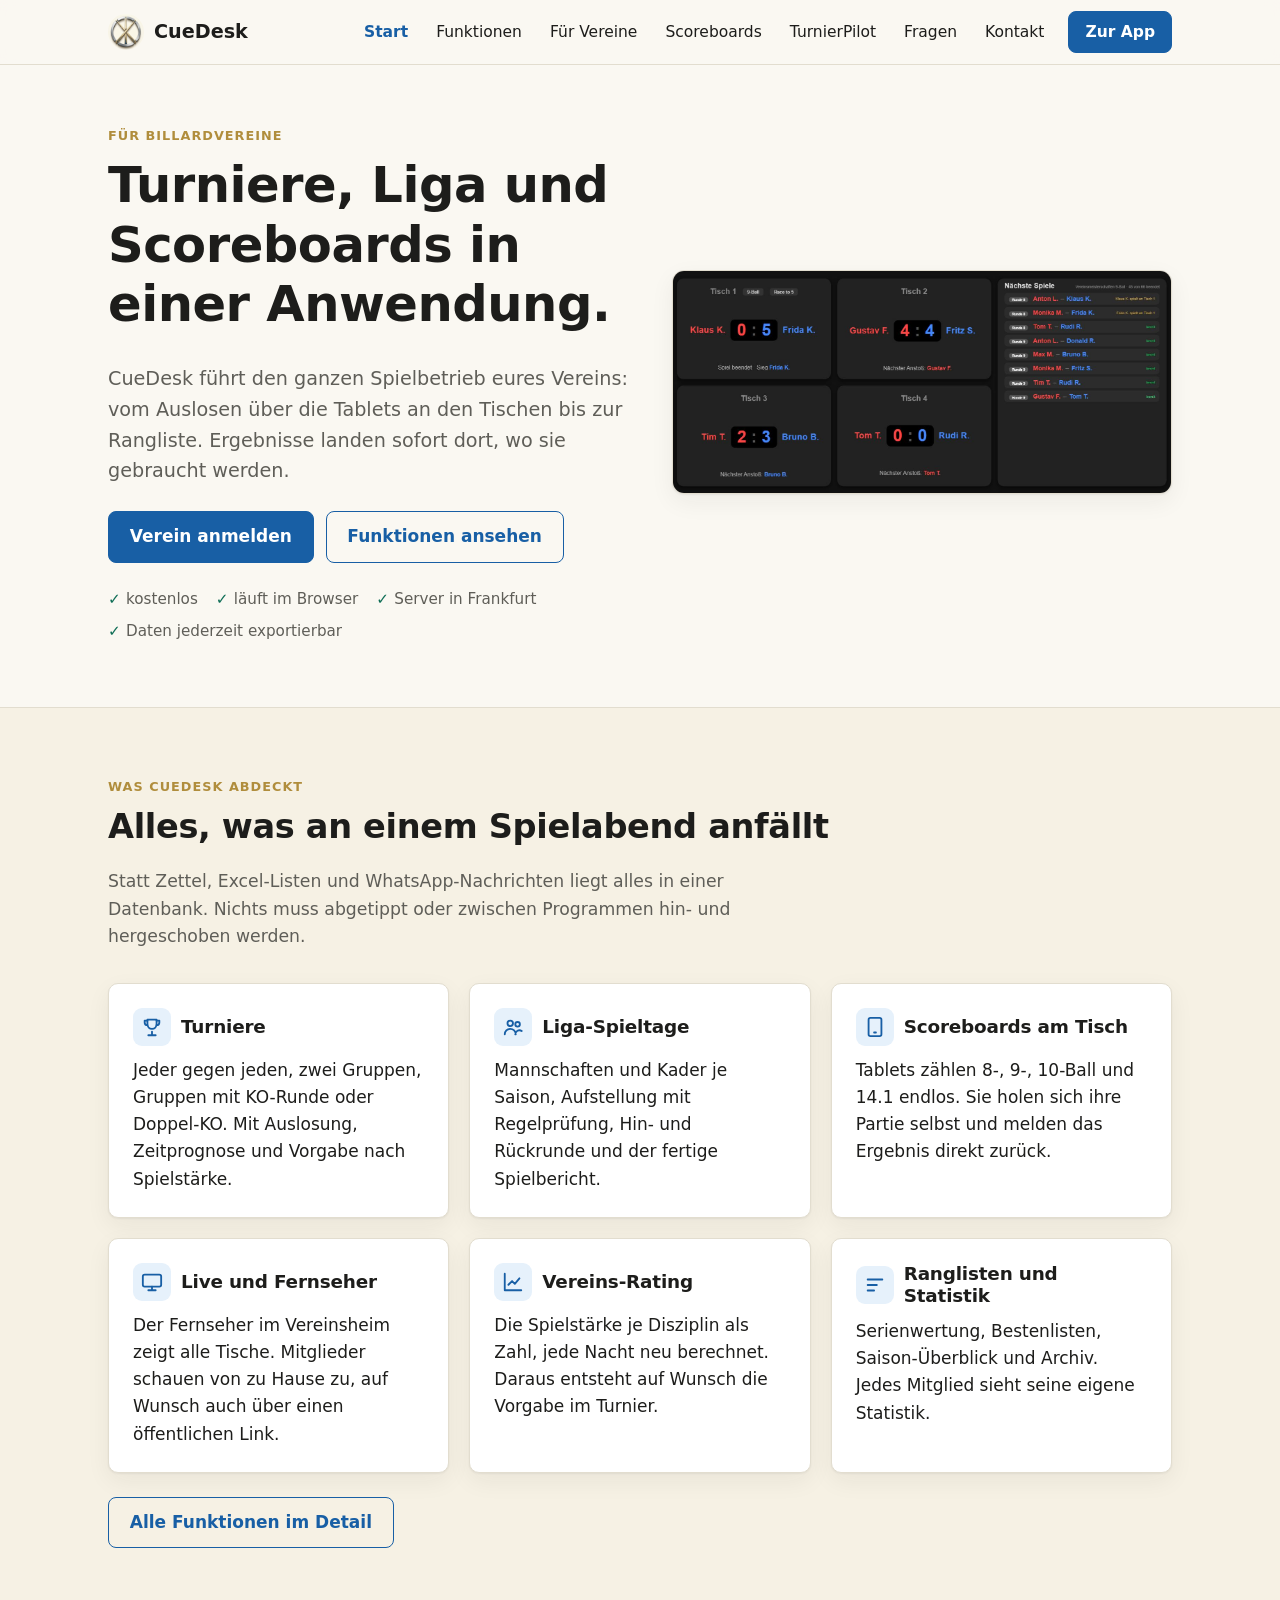
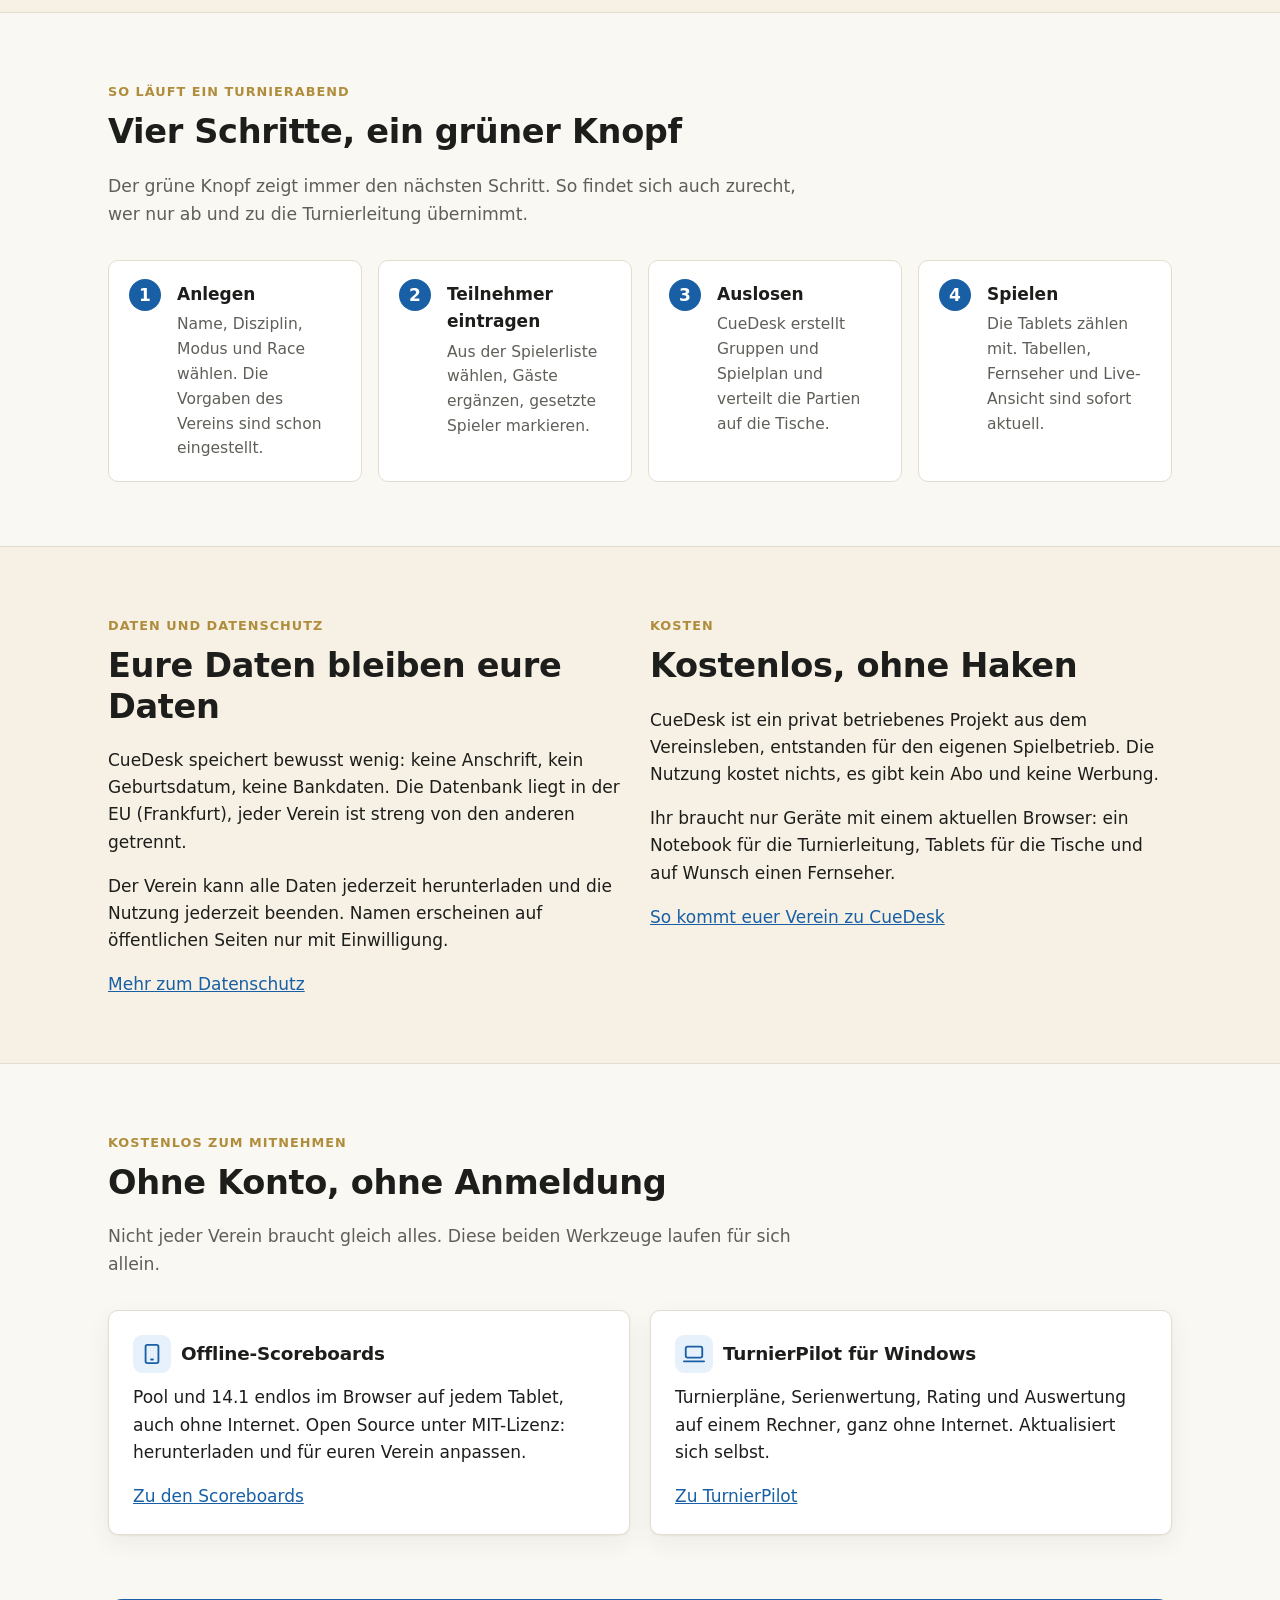
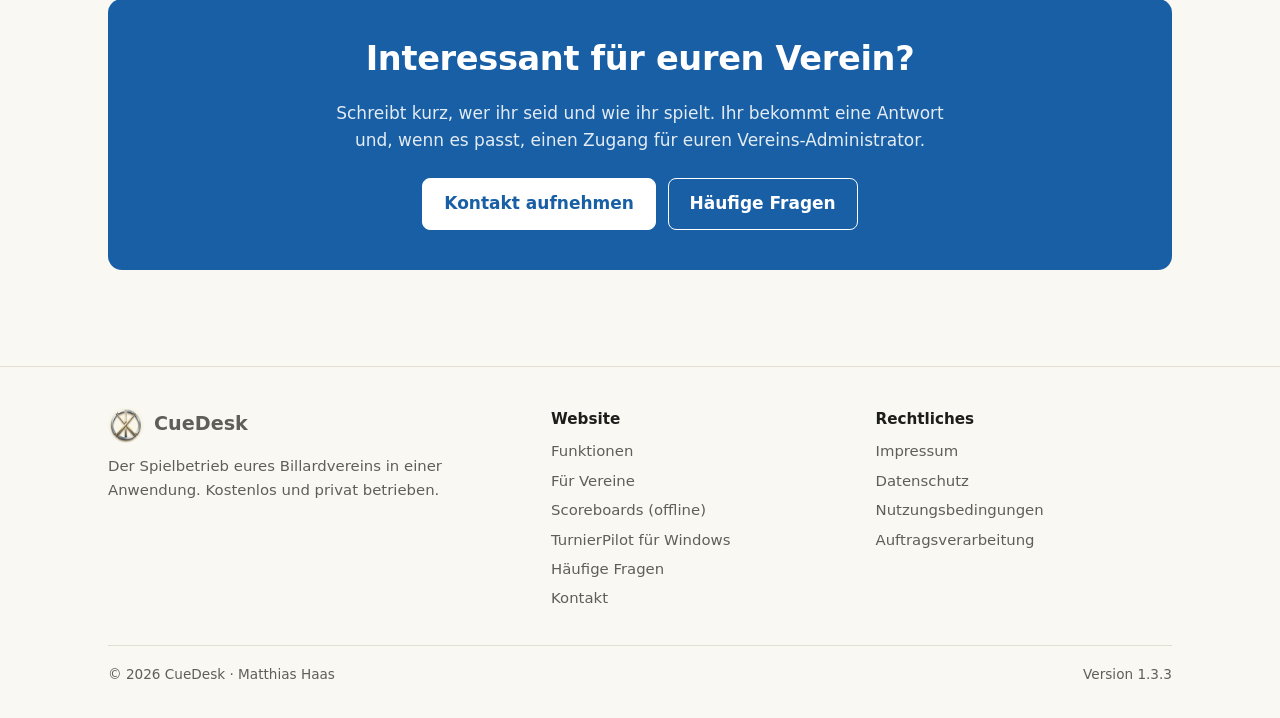
==== commit ec5c7292: "Startseite: „Interessant für euren Verein?“ (1.3.3) Co-Authored-By: Claude Opus 5.5 <noreply@anthrop" ====
--- a/index.html
+++ b/index.html
@@ -148,7 +148,7 @@
     <section class="abschnitt" style="padding-top:0">
       <div class="huelle">
         <div class="aufruf">
-          <h2>Interesse für euren Verein?</h2>
+          <h2>Interessant für euren Verein?</h2>
           <p>Schreibt kurz, wer ihr seid und wie ihr spielt. Ihr bekommt eine Antwort und, wenn es passt, einen Zugang für euren Vereins-Administrator.</p>
           <div class="knopfreihe">
             <a class="knopf" href="kontakt.html">Kontakt aufnehmen</a>
--- a/assets/stil.css
+++ b/assets/stil.css
@@ -112,6 +112,7 @@
 .knopf:hover { background: var(--akzent-dunkel); border-color: var(--akzent-dunkel); }
 .knopf.zweit { background: transparent; color: var(--akzent) !important; }
 .knopf.zweit:hover { background: var(--akzent-hell); }
+.knopf.klein { padding: .4rem .9rem; font-size: .9rem; border-radius: 6px; }
 .navi .knopf { padding: .5rem 1rem; }
 @media (prefers-color-scheme: dark) {
   :root:not([data-theme="light"]) .knopf:not(.zweit) { color: #0d1620 !important; }
@@ -210,7 +211,8 @@
 @media (prefers-color-scheme: dark) {
   :root:not([data-theme="light"]) .schritte li::before { color: #0d1620; }
 }
-.schritte li strong { display: block; margin-bottom: 4px; }
+.schritte li > strong { display: block; margin-bottom: 4px; }
+.schritte li .knopf { margin-top: .6rem; }
 .schritte li p { margin: 0; color: var(--text-leise); font-size: .97rem; }
 
 /* ---------- Fragen ---------- */
@@ -262,6 +264,17 @@
 /* Echte Bildschirmfotos */
 .bildschirm img { border: 1px solid var(--rand); border-radius: 12px; box-shadow: var(--schatten); background: #fff; }
 .bildschirm figcaption { margin-top: .6rem; color: var(--text-leise); font-size: .9rem; text-align: center; }
+.bildschirm img.zoombar { cursor: zoom-in; transition: transform .15s ease; }
+.bildschirm img.zoombar:hover { transform: scale(1.01); }
+.bildschirm img.zoombar:focus-visible { outline: 3px solid var(--akzent); outline-offset: 3px; }
+.gross-offen { overflow: hidden; }
+dialog.gross { border: 0; padding: 0; margin: auto; background: transparent; max-width: 96vw; max-height: 96vh; overflow: visible; cursor: zoom-out; }
+dialog.gross::backdrop { background: rgba(0, 0, 0, .82); }
+dialog.gross img { display: block; max-width: 96vw; max-height: calc(96vh - 3rem); width: auto; height: auto; border-radius: 8px; background: #fff; box-shadow: 0 10px 40px rgba(0, 0, 0, .5); }
+.gross-text { margin: .6rem 0 0; color: #eee; font-size: .9rem; text-align: center; }
+.gross-zu { position: fixed; top: 12px; right: 16px; width: 44px; height: 44px; border: 0; border-radius: 50%; background: rgba(255, 255, 255, .15); color: #fff; font-size: 1.8rem; line-height: 1; cursor: pointer; }
+.gross-zu:hover, .gross-zu:focus-visible { background: rgba(255, 255, 255, .3); }
+@media (prefers-reduced-motion: reduce) { .bildschirm img.zoombar { transition: none; } .bildschirm img.zoombar:hover { transform: none; } }
 
 code { font-family: ui-monospace, Consolas, monospace; font-size: .9em; background: var(--flaeche-2); padding: .1em .35em; border-radius: 4px; }
 
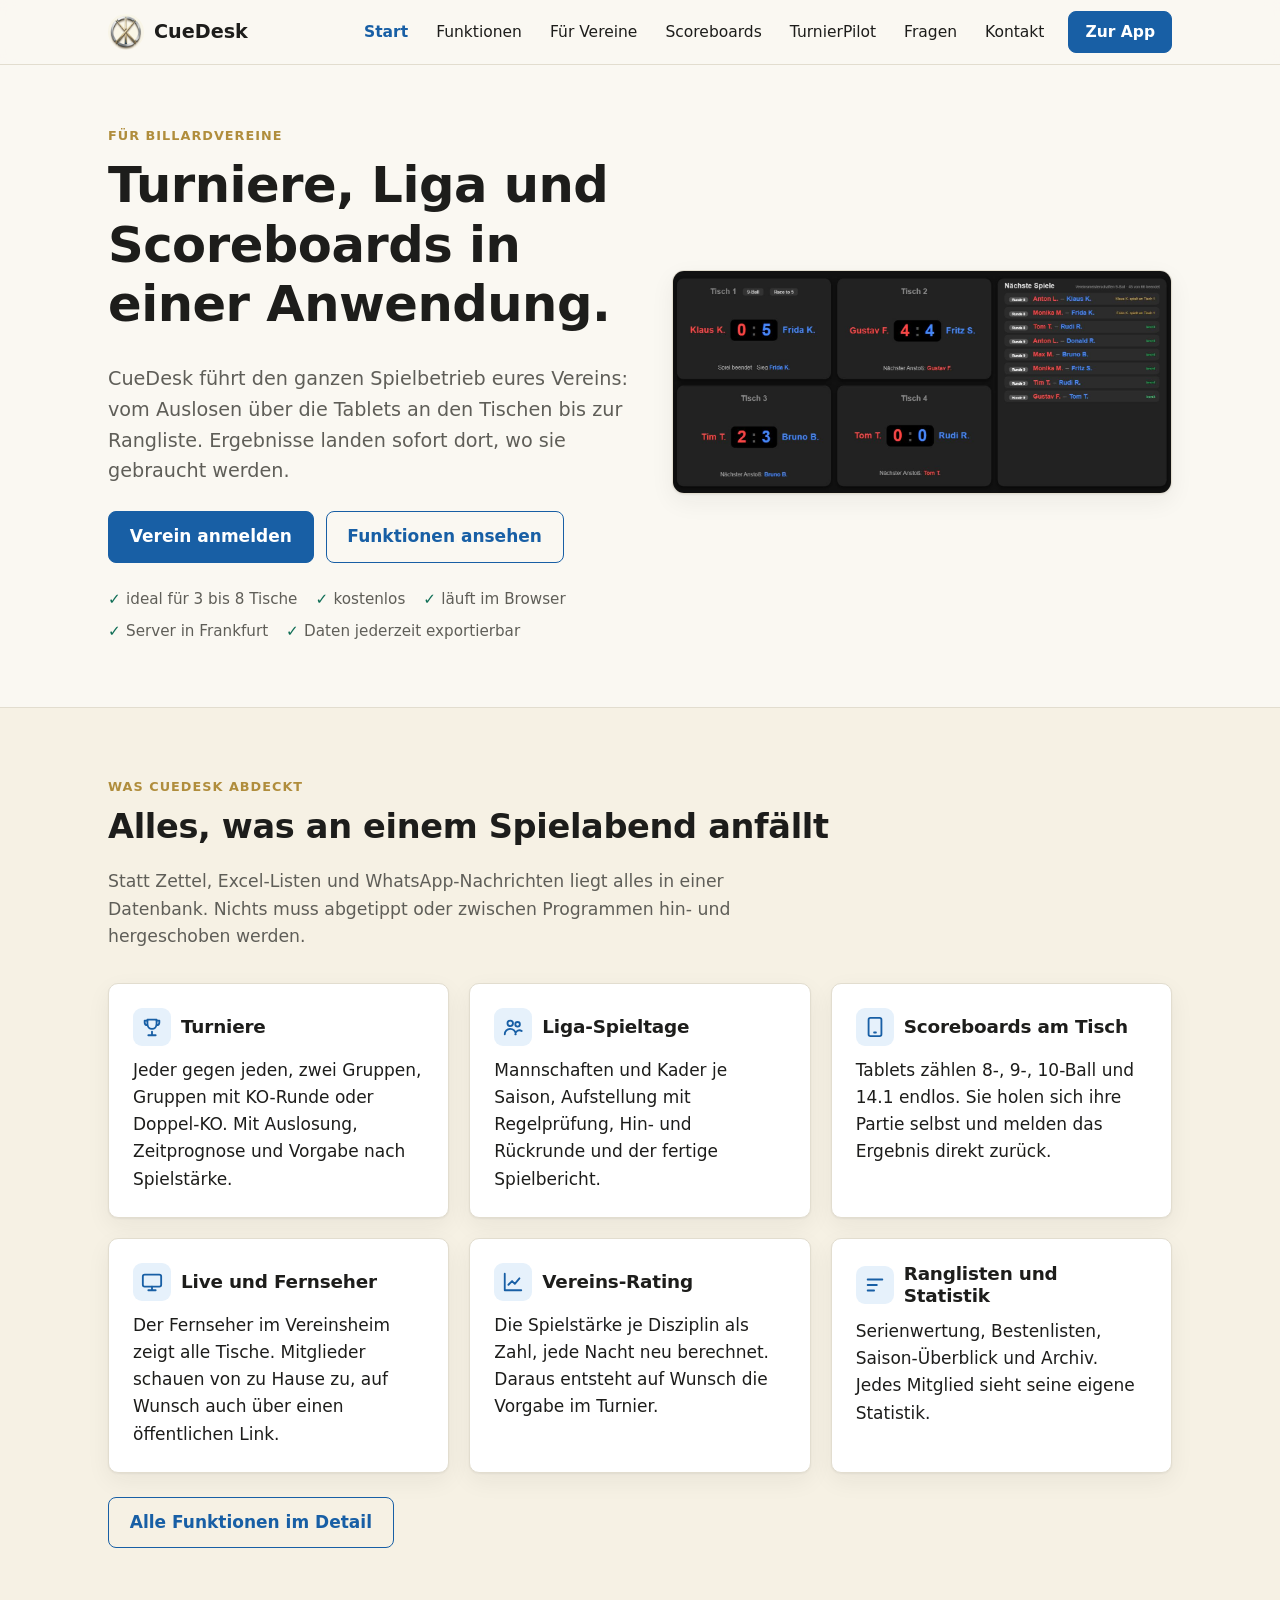
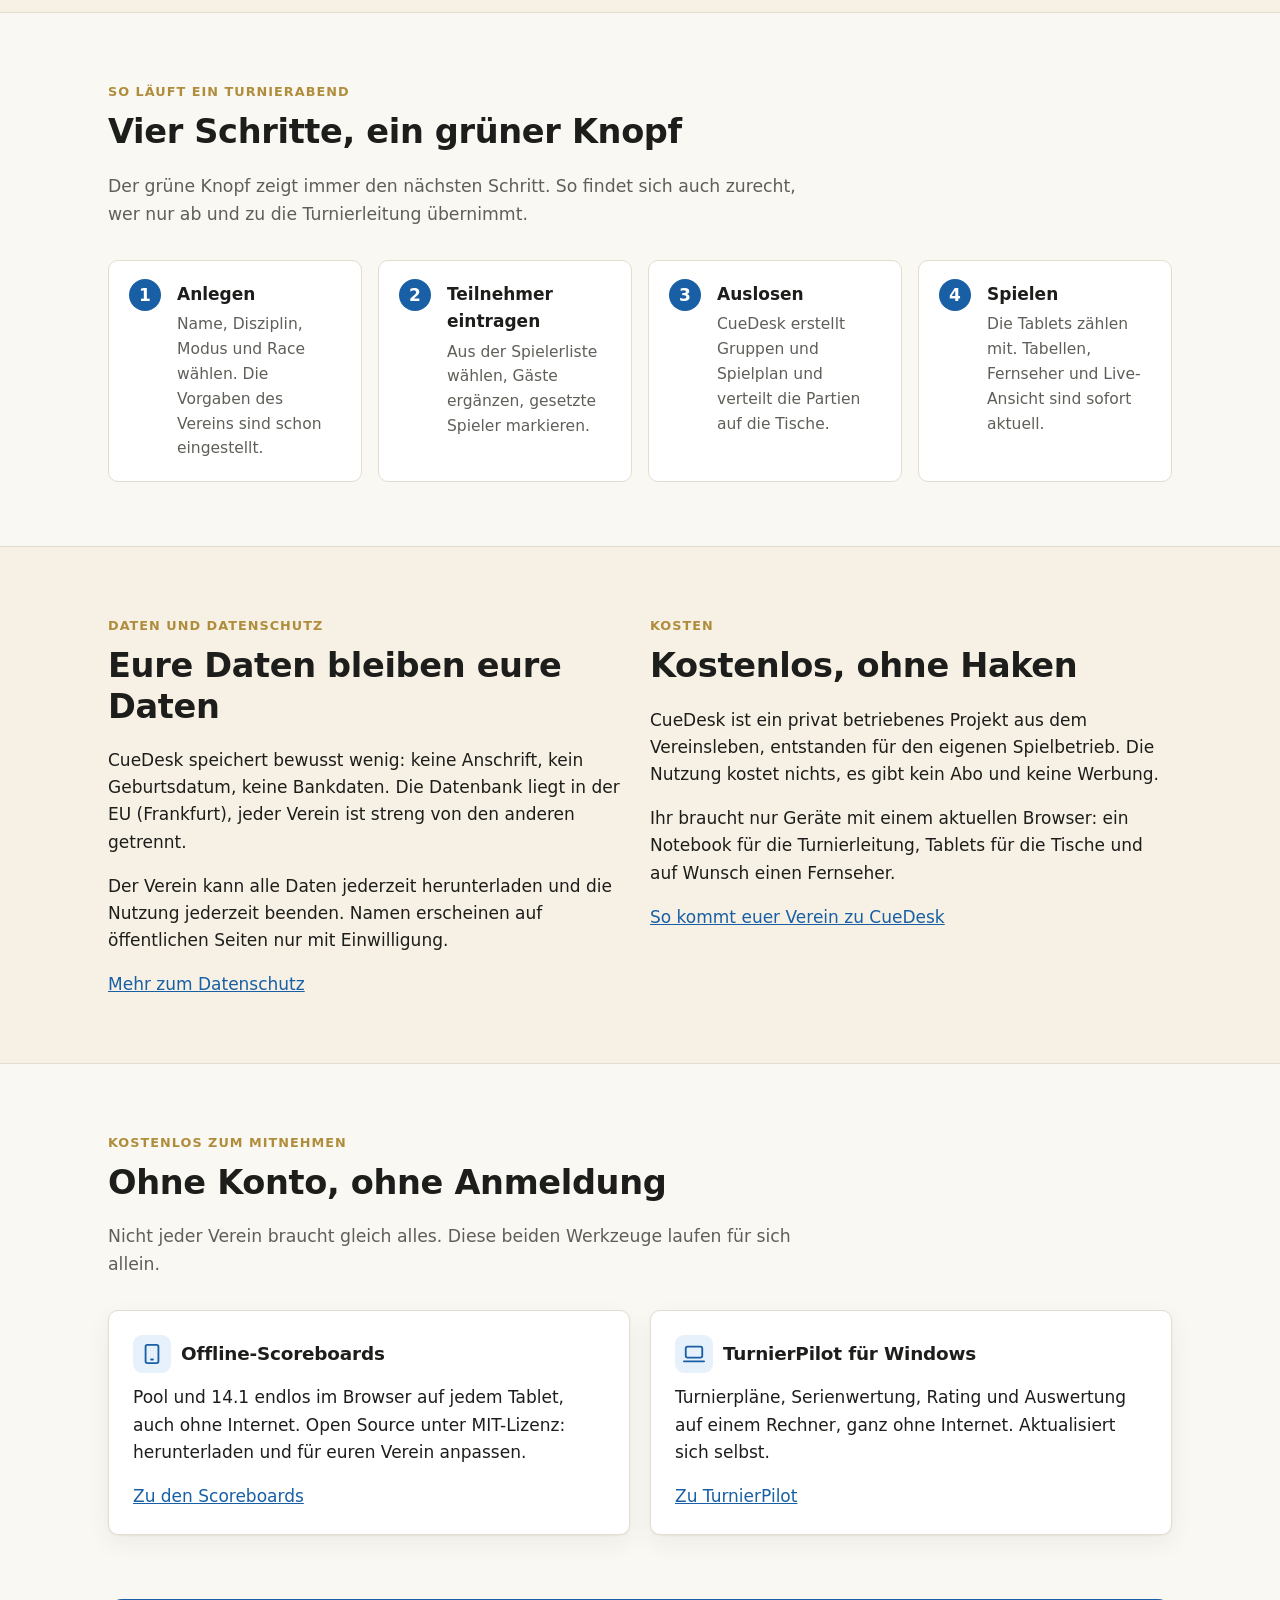
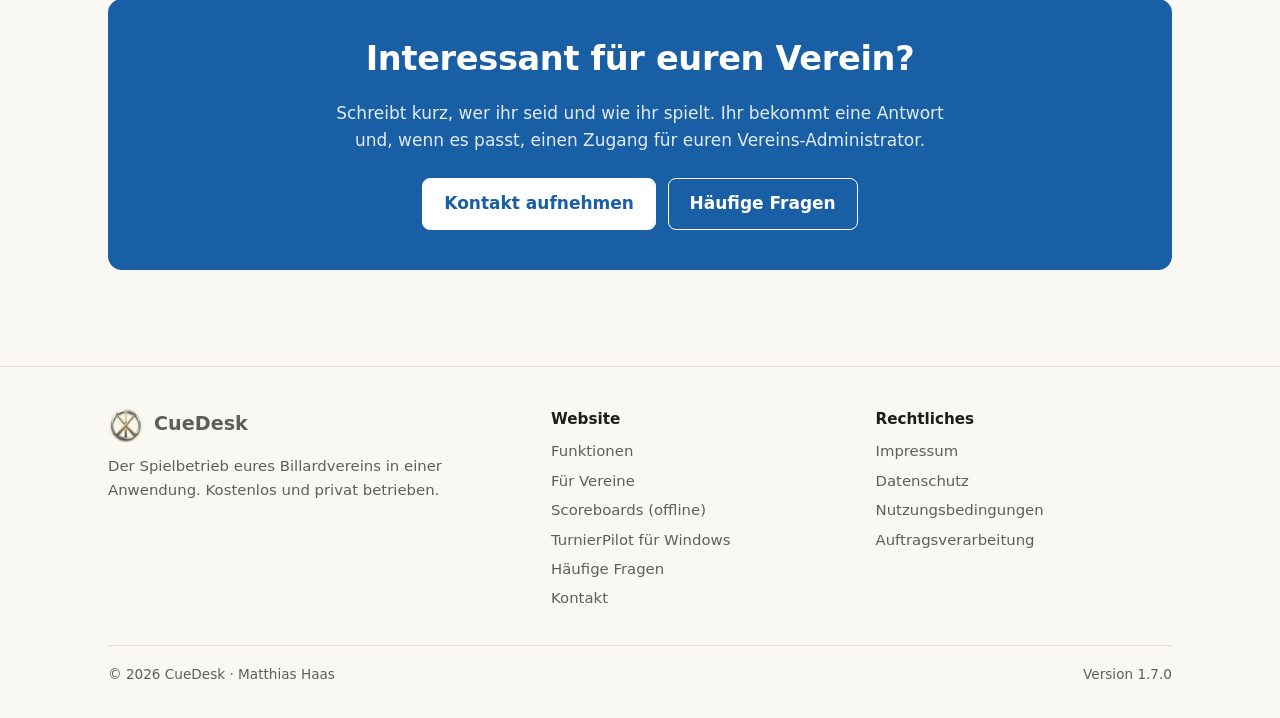
==== commit 97dc4b99: "Hinweis „ideal für 3 bis 8 Tische“ (1.7.0) Co-Authored-By: Claude Opus 5.5 <noreply@anthropic.com>" ====
--- a/index.html
+++ b/index.html
@@ -45,6 +45,7 @@
             <a class="knopf zweit" href="funktionen.html">Funktionen ansehen</a>
           </div>
           <ul class="merkmale-kurz">
+            <li>ideal für 3 bis 8 Tische</li>
             <li>kostenlos</li>
             <li>läuft im Browser</li>
             <li>Server in Frankfurt</li>
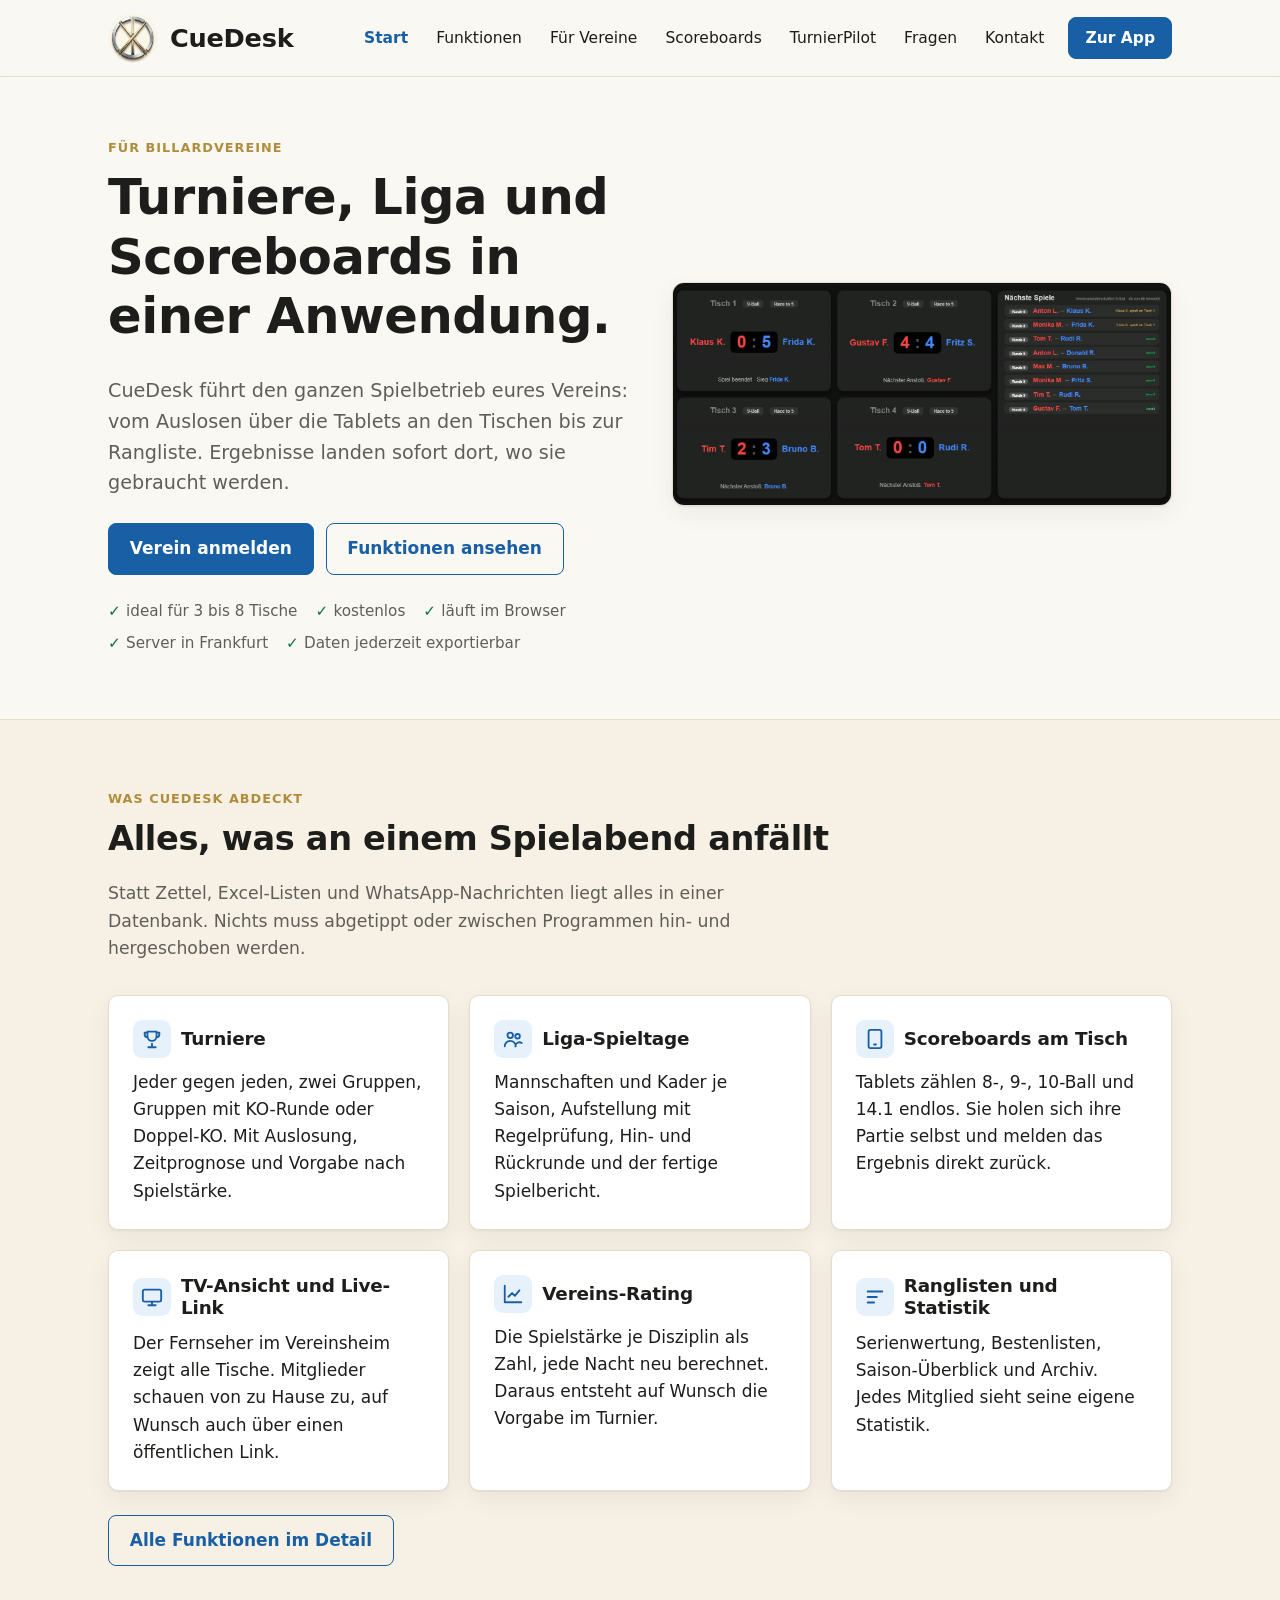
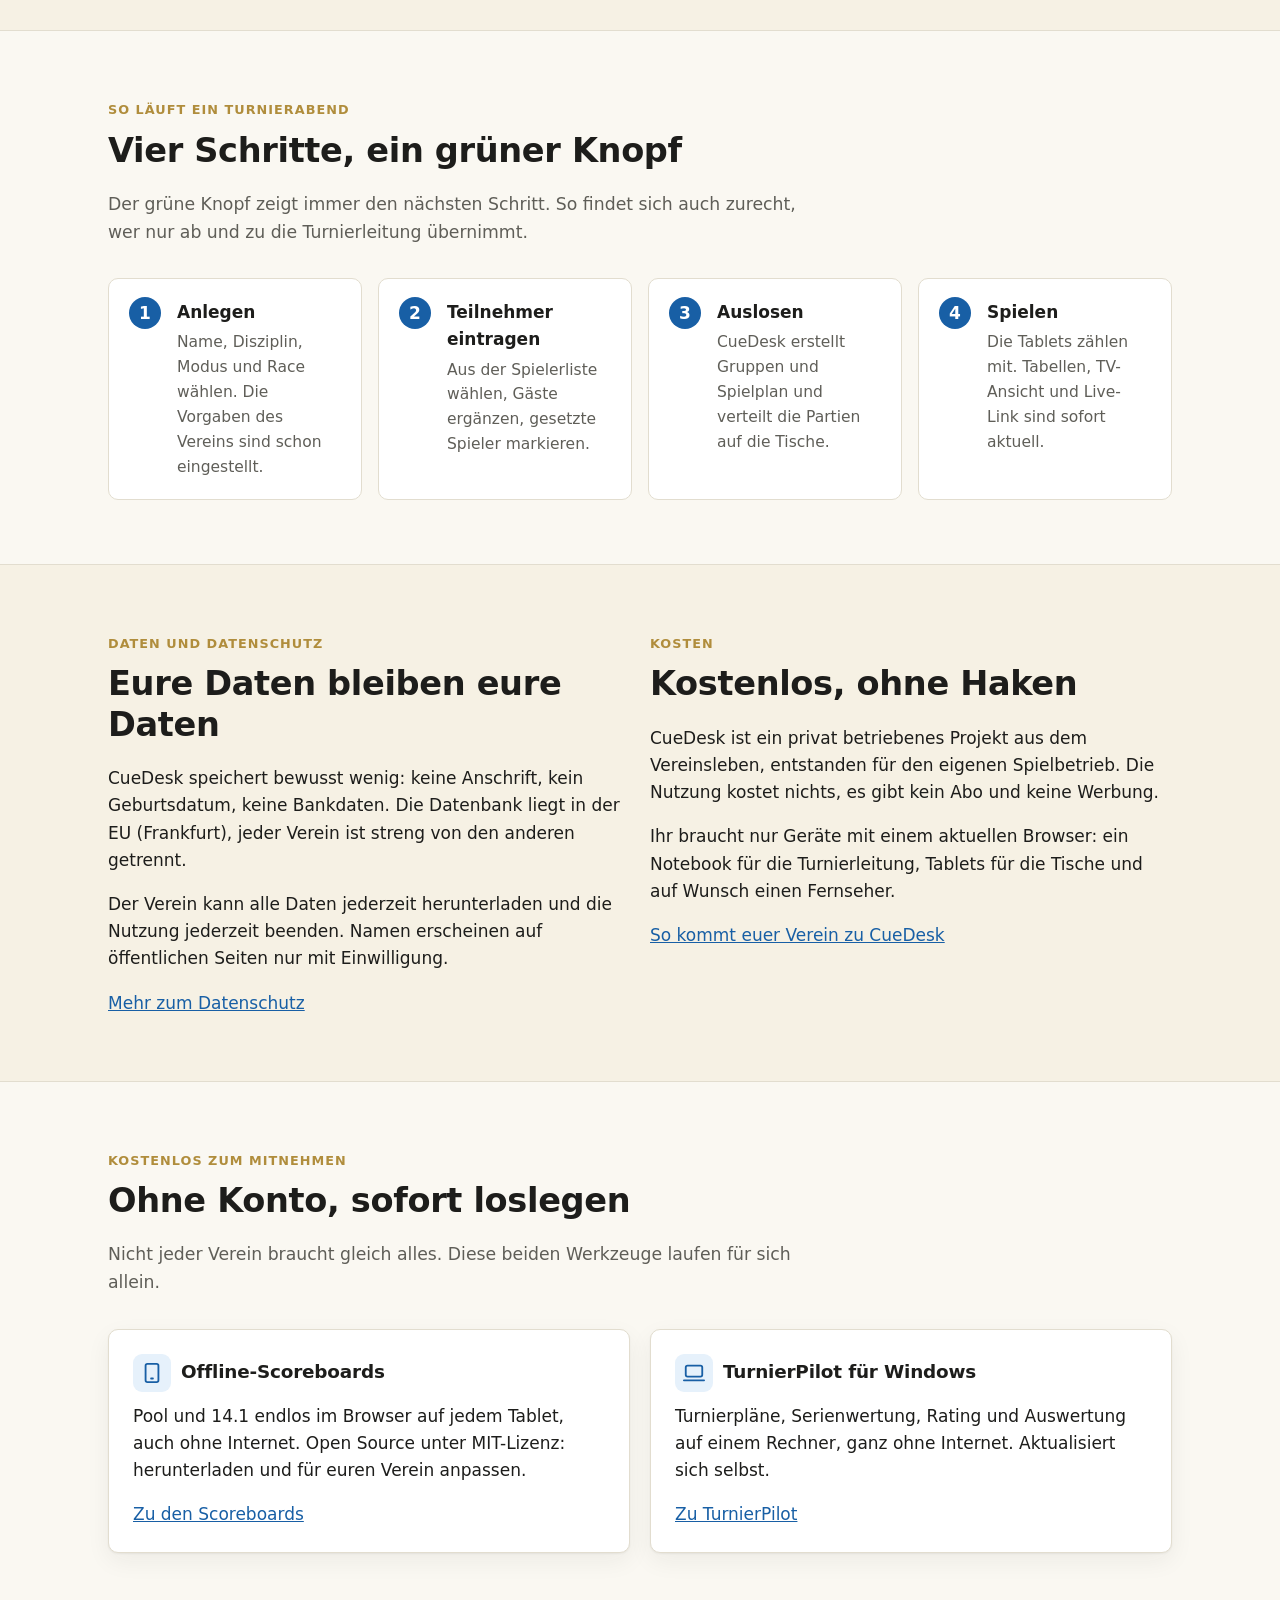
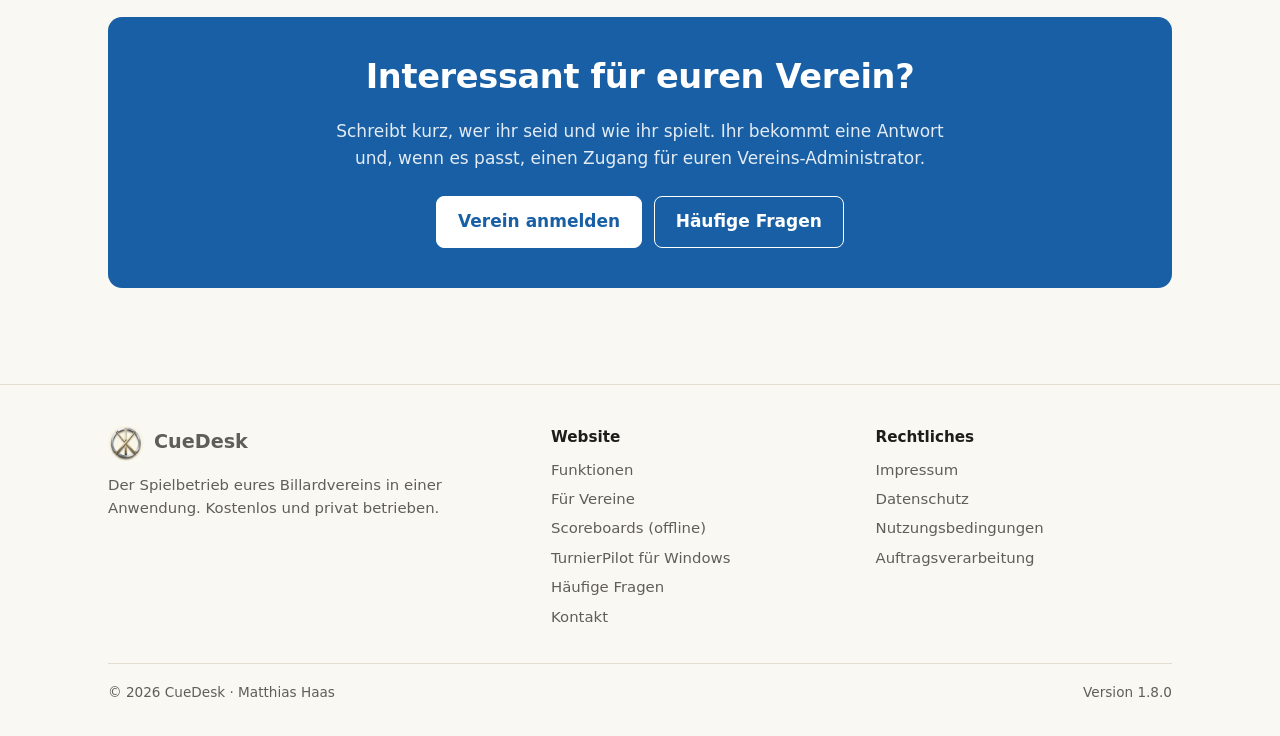
==== commit 0169fbec: "1.8.0: Einheitliche Begriffe und Knopftexte, Menue mit Esc und Tippen daneben Co-Authored-By: Claude" ====
--- a/index.html
+++ b/index.html
@@ -4,9 +4,9 @@
   <meta charset="utf-8">
   <meta name="viewport" content="width=device-width, initial-scale=1">
   <title>CueDesk – Turniere, Liga und Scoreboards für Billardvereine</title>
-  <meta name="description" content="CueDesk führt den Spielbetrieb von Billardvereinen: Turniere, Liga-Spieltage, Scoreboards an den Tischen, Live-Anzeige, Vereins-Rating und Statistik. Kostenlos, im Browser.">
+  <meta name="description" content="CueDesk führt den Spielbetrieb von Billardvereinen: Turniere, Liga-Spieltage, Scoreboards an den Tischen, TV-Ansicht, Live-Link, Vereins-Rating und Statistik. Kostenlos, im Browser.">
   <meta property="og:title" content="CueDesk – Turniere, Liga und Scoreboards für Billardvereine">
-  <meta property="og:description" content="CueDesk führt den Spielbetrieb von Billardvereinen: Turniere, Liga-Spieltage, Scoreboards an den Tischen, Live-Anzeige, Vereins-Rating und Statistik. Kostenlos, im Browser.">
+  <meta property="og:description" content="CueDesk führt den Spielbetrieb von Billardvereinen: Turniere, Liga-Spieltage, Scoreboards an den Tischen, TV-Ansicht, Live-Link, Vereins-Rating und Statistik. Kostenlos, im Browser.">
   <meta property="og:image" content="https://www.cuedesk.de/bilder/icon-192.png">
   <meta property="og:locale" content="de_DE">
   <meta name="theme-color" content="#f6f1e4">
@@ -52,7 +52,7 @@
             <li>Daten jederzeit exportierbar</li>
           </ul>
         </div>
-        <figure class="bildschirm" style="margin:0"><img src="bilder/cuedesk/live-tische.jpg" width="1432" height="639" alt="Live-Ansicht aller Tische in CueDesk: vier Tische mit Spielstand und die Liste der nächsten Spiele"></figure>
+        <figure class="bildschirm" style="margin:0"><img src="bilder/cuedesk/live-tische.jpg" width="1432" height="639" alt="TV-Ansicht in CueDesk: vier Tische mit Spielstand und die Liste der nächsten Spiele"></figure>
       </div>
     </section>
 
@@ -75,7 +75,7 @@
             <p>Tablets zählen 8-, 9-, 10-Ball und 14.1 endlos. Sie holen sich ihre Partie selbst und melden das Ergebnis direkt zurück.</p>
           </article>
           <article class="karte">
-            <h3><span class="symbol"><svg viewBox="0 0 24 24" fill="none" stroke="currentColor" stroke-width="2" stroke-linecap="round" stroke-linejoin="round"><rect x="2" y="4" width="20" height="13" rx="2"/><path d="M8 21h8M12 17v4"/></svg></span>Live und Fernseher</h3>
+            <h3><span class="symbol"><svg viewBox="0 0 24 24" fill="none" stroke="currentColor" stroke-width="2" stroke-linecap="round" stroke-linejoin="round"><rect x="2" y="4" width="20" height="13" rx="2"/><path d="M8 21h8M12 17v4"/></svg></span>TV-Ansicht und Live-Link</h3>
             <p>Der Fernseher im Vereinsheim zeigt alle Tische. Mitglieder schauen von zu Hause zu, auf Wunsch auch über einen öffentlichen Link.</p>
           </article>
           <article class="karte">
@@ -100,7 +100,7 @@
           <li><strong>Anlegen</strong><p>Name, Disziplin, Modus und Race wählen. Die Vorgaben des Vereins sind schon eingestellt.</p></li>
           <li><strong>Teilnehmer eintragen</strong><p>Aus der Spielerliste wählen, Gäste ergänzen, gesetzte Spieler markieren.</p></li>
           <li><strong>Auslosen</strong><p>CueDesk erstellt Gruppen und Spielplan und verteilt die Partien auf die Tische.</p></li>
-          <li><strong>Spielen</strong><p>Die Tablets zählen mit. Tabellen, Fernseher und Live-Ansicht sind sofort aktuell.</p></li>
+          <li><strong>Spielen</strong><p>Die Tablets zählen mit. Tabellen, TV-Ansicht und Live-Link sind sofort aktuell.</p></li>
         </ol>
       </div>
     </section>
@@ -129,7 +129,7 @@
     <section class="abschnitt">
       <div class="huelle">
         <span class="dachzeile">Kostenlos zum Mitnehmen</span>
-        <h2>Ohne Konto, ohne Anmeldung</h2>
+        <h2>Ohne Konto, sofort loslegen</h2>
         <p class="einleitung">Nicht jeder Verein braucht gleich alles. Diese beiden Werkzeuge laufen für sich allein.</p>
         <div class="raster zwei">
           <article class="karte">
@@ -152,7 +152,7 @@
           <h2>Interessant für euren Verein?</h2>
           <p>Schreibt kurz, wer ihr seid und wie ihr spielt. Ihr bekommt eine Antwort und, wenn es passt, einen Zugang für euren Vereins-Administrator.</p>
           <div class="knopfreihe">
-            <a class="knopf" href="kontakt.html">Kontakt aufnehmen</a>
+            <a class="knopf" href="kontakt.html">Verein anmelden</a>
             <a class="knopf zweit" href="fragen.html">Häufige Fragen</a>
           </div>
         </div>
--- a/assets/stil.css
+++ b/assets/stil.css
@@ -73,10 +73,12 @@
   backdrop-filter: blur(8px);
   border-bottom: 1px solid var(--rand);
 }
-.kopf .huelle { display: flex; align-items: center; gap: 16px; min-height: 64px; }
+.kopf .huelle { display: flex; align-items: center; gap: 16px; min-height: 76px; }
 
 .marke { display: flex; align-items: center; gap: 10px; text-decoration: none; color: var(--text); font-weight: 700; font-size: 1.2rem; }
 .marke img { width: 36px; height: 36px; border-radius: 50%; }
+.kopf .marke { gap: 12px; font-size: 1.6rem; letter-spacing: -.01em; }
+.kopf .marke img { width: 50px; height: 50px; }
 
 .navi { margin-left: auto; display: flex; align-items: center; gap: 4px; }
 .navi a { color: var(--text); text-decoration: none; padding: 8px 12px; border-radius: 8px; font-size: .97rem; }
@@ -93,7 +95,7 @@
 @media (max-width: 1060px) {
   .menue-knopf { display: block; }
   .navi {
-    display: none; position: absolute; top: 64px; left: 0; right: 0;
+    display: none; position: absolute; top: 76px; left: 0; right: 0;
     flex-direction: column; align-items: stretch; gap: 0;
     background: var(--grund); border-bottom: 1px solid var(--rand); padding: 8px 16px 16px;
   }
